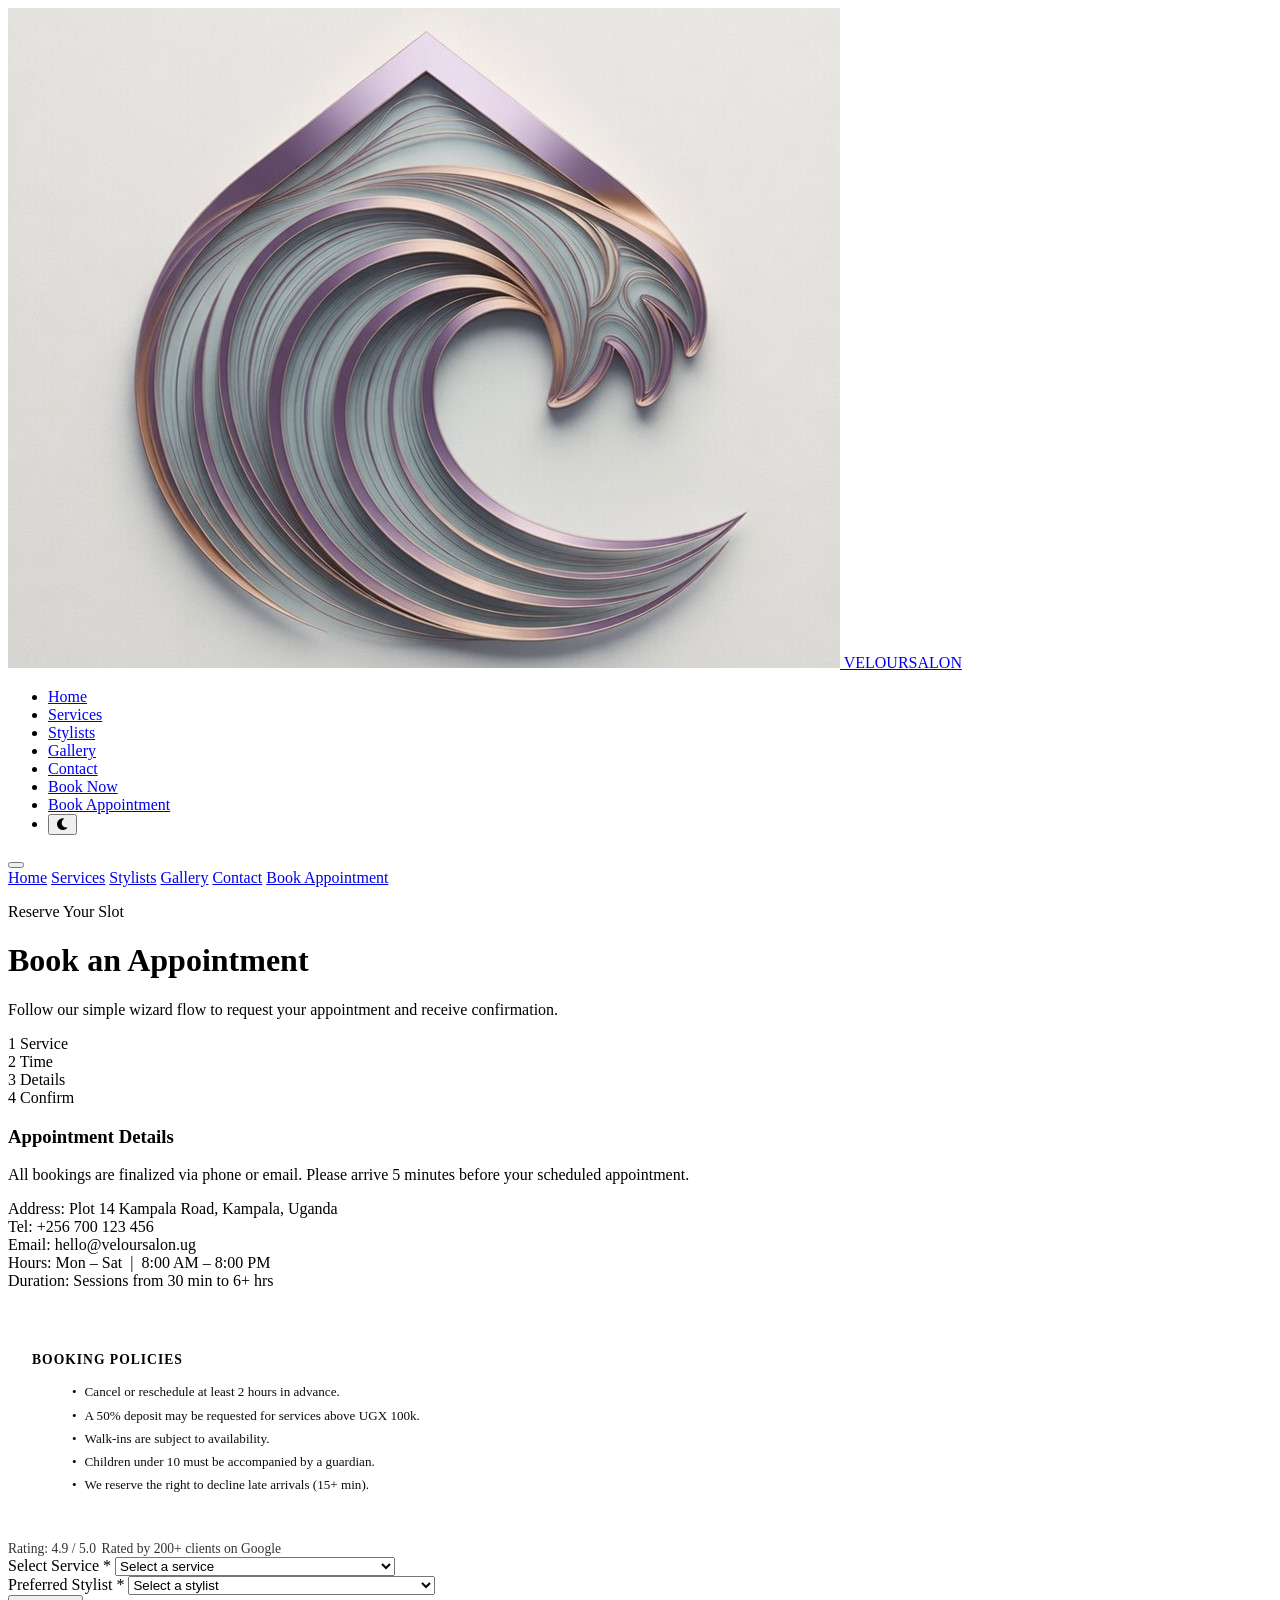
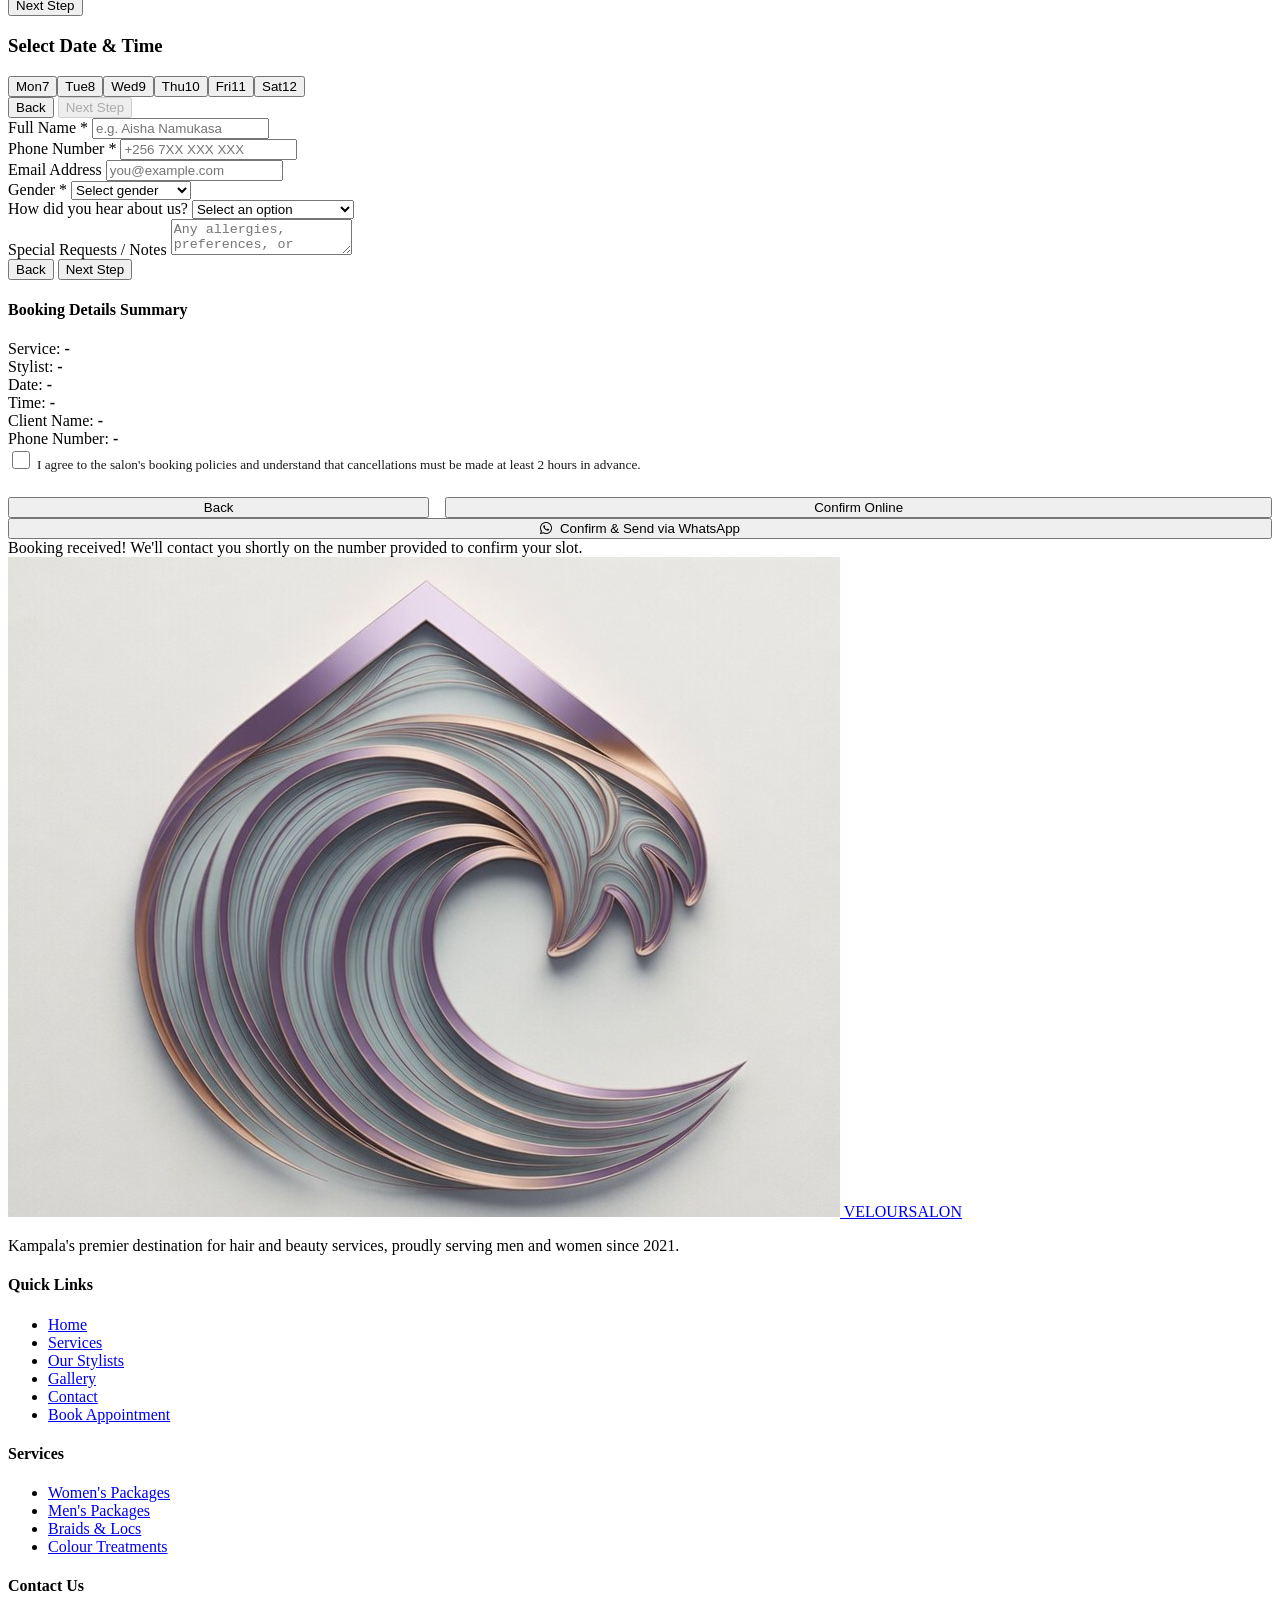
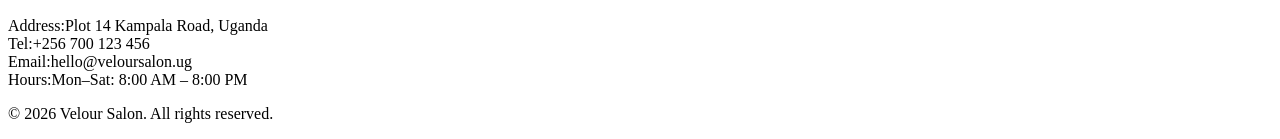
==== booking.html @ 908c8e6d "feat : added booking page" ====
<!DOCTYPE html>
<html lang="en">
<head>
  <meta charset="UTF-8" />
  <meta name="viewport" content="width=device-width, initial-scale=1.0" />
  <meta name="description" content="Book a hair or beauty appointment at Velour Salon Kampala. Choose your service, stylist, and preferred date and time." />
  <title>Book Appointment | Velour Salon</title>
  <link rel="stylesheet" href="style.css" />
  <!-- Font Awesome for Icons -->
  <link rel="stylesheet" href="https://cdnjs.cloudflare.com/ajax/libs/font-awesome/6.0.0/css/all.min.css" />
  <!-- Theme Switcher Script (Head inclusion prevents flash) -->
  <script src="theme.js"></script>
  <style>
    /* Extra booking-page styles */
    .policy-box {
      background: var(--stone);
      border: 1px solid var(--border-clr);
      border-radius: var(--radius-md);
      padding: 1.25rem 1.5rem;
      margin-top: 1.5rem;
    }
    .policy-box h4 {
      font-family: var(--font-body);
      font-size: 0.85rem;
      font-weight: 600;
      color: var(--accent-hover);
      margin-bottom: 0.6rem;
      text-transform: uppercase;
      letter-spacing: 1px;
    }
    .policy-box ul {
      display: flex;
      flex-direction: column;
      gap: 0.45rem;
    }
    .policy-box ul li {
      font-size: 0.82rem;
      color: var(--text-color);
      opacity: 0.95;
      display: flex;
      gap: 0.5rem;
      align-items: flex-start;
    }
    .policy-box ul li::before { content: '•'; color: var(--accent-color); }
    .rating-row {
      display: flex;
      align-items: center;
      gap: 0.35rem;
      margin-top: 0.75rem;
      font-size: 0.85rem;
      color: var(--text-color);
      opacity: 0.8;
    }
  </style>
</head>
<body>

  <!-- NAVBAR -->
  <nav class="navbar" role="navigation" aria-label="Main navigation">
    <div class="container nav-inner">
      <a href="index.html" class="nav-logo">
        <img src="assets/logo.jpeg" alt="Velour Salon Logo">
        VELOUR<span>SALON</span>
      </a>
      <ul class="nav-links">
        <li><a href="index.html" id="nav-home">Home</a></li>
        <li><a href="services.html" id="nav-services">Services</a></li>
        <li><a href="stylists.html" id="nav-stylists">Stylists</a></li>
        <li><a href="gallery.html" id="nav-gallery">Gallery</a></li>
        <li><a href="contact.html" id="nav-contact">Contact</a></li>
        <li><a href="booking.html" class="active" id="nav-booking">Book Now</a></li>
        <li><a href="booking.html" class="btn btn-primary nav-cta" id="nav-cta-btn">Book Appointment</a></li>

        <li>
          <button class="theme-toggle" id="theme-toggle" aria-label="Toggle Light/Dark Mode">
            <i class="fas fa-moon"></i>
          </button>
        </li>
      </ul>
      <button class="hamburger" id="hamburger-btn" aria-label="Open menu" aria-expanded="false">
        <span></span><span></span><span></span>
      </button>
    </div>
  </nav>

  <div class="mobile-nav" id="mobile-nav" aria-hidden="true">
    <a href="index.html">Home</a>
    <a href="services.html">Services</a>
    <a href="stylists.html">Stylists</a>
    <a href="gallery.html">Gallery</a>
    <a href="contact.html">Contact</a>
    <a href="booking.html" class="btn btn-primary" style="text-align:center;margin-top:0.5rem;">Book Appointment</a>
  </div>

  <!-- PAGE HEADER -->
  <header class="page-header" id="page-header">
    <div class="container">
      <p class="eyebrow">Reserve Your Slot</p>
      <h1>Book an Appointment</h1>
      <p>Follow our simple wizard flow to request your appointment and receive confirmation.</p>

      <!-- Steps Wizard Indicator -->
      <div class="booking-steps" id="booking-steps-bar" role="tablist" aria-label="Booking steps">
        <div class="step-indicator active" data-step="1" id="indicator-step-1">
          <span class="step-number">1</span>
          <span class="step-text">Service</span>
        </div>
        <div class="step-connector" id="connector-step-1"></div>
        <div class="step-indicator" data-step="2" id="indicator-step-2">
          <span class="step-number">2</span>
          <span class="step-text">Time</span>
        </div>
        <div class="step-connector" id="connector-step-2"></div>
        <div class="step-indicator" data-step="3" id="indicator-step-3">
          <span class="step-number">3</span>
          <span class="step-text">Details</span>
        </div>
        <div class="step-connector" id="connector-step-3"></div>
        <div class="step-indicator" data-step="4" id="indicator-step-4">
          <span class="step-number">4</span>
          <span class="step-text">Confirm</span>
        </div>
      </div>
    </div>
  </header>

  <!-- BOOKING SECTION -->
  <section class="section booking-section" id="booking-section" aria-labelledby="booking-form-title">
    <div class="container">
      <div class="booking-wrapper">

        <!-- LEFT: Info Panel -->
        <aside aria-label="Booking information">
          <h3 id="booking-form-title">Appointment Details</h3>
          <p>All bookings are finalized via phone or email. Please arrive 5 minutes before your scheduled appointment.</p>

          <div class="info-items" id="info-items">
            <div class="info-item">
              <span>Address:</span>
              <span>Plot 14 Kampala Road, Kampala, Uganda</span>
            </div>
            <div class="info-item">
              <span>Tel:</span>
              <span>+256 700 123 456</span>
            </div>
            <div class="info-item">
              <span>Email:</span>
              <span>hello@veloursalon.ug</span>
            </div>
            <div class="info-item">
              <span>Hours:</span>
              <span>Mon – Sat &nbsp;|&nbsp; 8:00 AM – 8:00 PM</span>
            </div>
            <div class="info-item">
              <span>Duration:</span>
              <span>Sessions from 30 min to 6+ hrs</span>
            </div>
          </div>

          <div class="policy-box" id="booking-policies">
            <h4>Booking Policies</h4>
            <ul>
              <li>Cancel or reschedule at least 2 hours in advance.</li>
              <li>A 50% deposit may be requested for services above UGX 100k.</li>
              <li>Walk-ins are subject to availability.</li>
              <li>Children under 10 must be accompanied by a guardian.</li>
              <li>We reserve the right to decline late arrivals (15+ min).</li>
            </ul>
          </div>

          <div class="rating-row" id="salon-rating">
            <span>Rating: 4.9 / 5.0</span>
            <span>Rated by 200+ clients on Google</span>
          </div>
        </aside>

        <!-- RIGHT: Booking Form -->
        <div class="booking-form-card" id="booking-form-card">
          <form id="booking-form" novalidate aria-labelledby="booking-form-title">
            
            <!-- STEP 1: SERVICE & STYLIST -->
            <div class="step-panel active" id="step-panel-1">
              <div class="form-grid">
                
                <!-- Service Category -->
                <div class="form-group form-col-2" id="group-category">
                  <label for="service-category">Select Service <span style="color:var(--accent-hover)">*</span></label>
                  <select id="service-category" name="service-category" required>
                    <option value="" disabled selected>Select a service</option>
                    <optgroup label="Hair &amp; Styling">
                      <option value="wash-blowout">Wash &amp; Blowout — UGX 45,000</option>
                      <option value="weave-install">Weave Installation — UGX 90,000</option>
                      <option value="classic-cut">Classic Haircut — UGX 30,000</option>
                      <option value="fade-cut">Fade &amp; Taper — UGX 35,000</option>
                    </optgroup>
                    <optgroup label="Color">
                      <option value="colour-highlights">Colour &amp; Highlights — UGX 120,000</option>
                      <option value="balayage">Balayage &amp; Ombré — UGX 160,000</option>
                      <option value="global-colour">Global Colour (Full Tint) — UGX 100,000</option>
                      <option value="root-touchup">Root Touch-Up — UGX 70,000</option>
                    </optgroup>
                    <optgroup label="Braids &amp; Locs">
                      <option value="box-braids">Box Braids — UGX 80,000</option>
                      <option value="knotless-braids">Knotless Braids — UGX 100,000</option>
                      <option value="cornrows">Cornrows / Tribal Braids — UGX 75,000</option>
                      <option value="dreadlock-install">Dreadlock Install — UGX 150,000</option>
                      <option value="loc-retwist">Loc Retwist — UGX 60,000</option>
                      <option value="sisterlocks">Sisterlocks — UGX 250,000</option>
                    </optgroup>
                    <optgroup label="Grooming">
                      <option value="beard-trim">Beard Trim &amp; Shape — UGX 20,000</option>
                      <option value="cut-beard-combo">Cut &amp; Beard Combo — UGX 45,000</option>
                    </optgroup>
                  </select>
                </div>

                <!-- Preferred Stylist -->
                <div class="form-group form-col-2" id="group-stylist">
                  <label for="stylist">Preferred Stylist <span style="color:var(--accent-hover)">*</span></label>
                  <select id="stylist" name="stylist" required>
                    <option value="" disabled selected>Select a stylist</option>
                    <option value="amara-nakato">Amara Nakato — Senior Stylist (Both)</option>
                    <option value="david-ssemakula">David Ssemakula — Master Barber (Men's)</option>
                    <option value="grace-atim">Grace Atim — Colour Specialist (Women's)</option>
                    <option value="brian-kato">Brian Kato — Barber &amp; Loctician (Both)</option>
                    <option value="sarah-nambi">Sarah Nambi — Braids &amp; Weaves Specialist</option>
                    <option value="james-okello">James Okello — Men's Stylist &amp; Barber</option>
                    <option value="patience-akello">Patience Akello — Head Stylist &amp; Salon Director</option>
                    <option value="moses-mugisha">Moses Mugisha — Senior Barber &amp; Loctician</option>
                    <option value="no-preference">No Preference (Next Available)</option>
                  </select>
                </div>

              </div>
              <div class="step-actions">
                <button type="button" class="btn btn-primary next-step-btn" data-next="2">Next Step</button>
              </div>
            </div>

            <!-- STEP 2: DATE & TIME -->
            <div class="step-panel" id="step-panel-2">
              <section class="calendar-section" id="booking-calendar">
                <h3 class="calendar-header">Select Date &amp; Time</h3>
                <div class="calendar-container" id="calendar-grid">
                  <!-- JS will populate date buttons -->
                </div>
                
                <div id="slots-wrapper" style="display:none;">
                  <h4 style="font-size:0.9rem; color:var(--text-color); margin-bottom:0.5rem; font-weight:600;">Available Slots</h4>
                  <div class="slots-container" id="time-slots">
                    <!-- JS will populate slot buttons -->
                  </div>
                </div>

                <!-- Hidden inputs to store date/time selection -->
                <input type="hidden" id="appt-date" name="appt-date" required>
                <input type="hidden" id="appt-time" name="appt-time" required>
              </section>

              <div class="step-actions">
                <button type="button" class="btn btn-ghost prev-step-btn" data-prev="1">Back</button>
                <button type="button" class="btn btn-primary next-step-btn" data-next="3" id="step2-next" disabled>Next Step</button>
              </div>
            </div>

            <!-- STEP 3: DETAILS -->
            <div class="step-panel" id="step-panel-3">
              <div class="form-grid">
                
                <!-- Full Name -->
                <div class="form-group" id="group-fullname">
                  <label for="fullname">Full Name <span style="color:var(--accent-hover)">*</span></label>
                  <input type="text" id="fullname" name="fullname" placeholder="e.g. Aisha Namukasa" required autocomplete="name">
                </div>

                <!-- Phone -->
                <div class="form-group" id="group-phone">
                  <label for="phone">Phone Number <span style="color:var(--accent-hover)">*</span></label>
                  <input type="tel" id="phone" name="phone" placeholder="+256 7XX XXX XXX" required autocomplete="tel">
                </div>

                <!-- Email -->
                <div class="form-group form-col-2" id="group-email">
                  <label for="email">Email Address</label>
                  <input type="email" id="email" name="email" placeholder="you@example.com" autocomplete="email">
                </div>

                <!-- Gender -->
                <div class="form-group" id="group-gender">
                  <label for="gender">Gender <span style="color:var(--accent-hover)">*</span></label>
                  <select id="gender" name="gender" required>
                    <option value="" disabled selected>Select gender</option>
                    <option value="female">Female</option>
                    <option value="male">Male</option>
                    <option value="prefer-not">Prefer not to say</option>
                  </select>
                </div>

                <!-- Referral -->
                <div class="form-group" id="group-referral">
                  <label for="referral">How did you hear about us?</label>
                  <select id="referral" name="referral">
                    <option value="" disabled selected>Select an option</option>
                    <option value="google">Google Search</option>
                    <option value="instagram">Instagram</option>
                    <option value="facebook">Facebook</option>
                    <option value="friend">Friend / Family Referral</option>
                    <option value="walk-in">Walk-in / Signage</option>
                    <option value="other">Other</option>
                  </select>
                </div>

                <!-- Special Requests -->
                <div class="form-group form-col-2" id="group-notes">
                  <label for="notes">Special Requests / Notes</label>
                  <textarea id="notes" name="notes" placeholder="Any allergies, preferences, or additional details..."></textarea>
                </div>

              </div>
              <div class="step-actions">
                <button type="button" class="btn btn-ghost prev-step-btn" data-prev="2">Back</button>
                <button type="button" class="btn btn-primary next-step-btn" data-next="4" id="step3-next">Next Step</button>
              </div>
            </div>

            <!-- STEP 4: REVIEW & CONFIRM -->
            <div class="step-panel" id="step-panel-4">
              <div class="booking-summary-card">
                <h4 class="summary-title">Booking Details Summary</h4>
                <div class="summary-details">
                  <div class="summary-row">
                    <span>Service:</span>
                    <strong id="summary-service">-</strong>
                  </div>
                  <div class="summary-row">
                    <span>Stylist:</span>
                    <strong id="summary-stylist">-</strong>
                  </div>
                  <div class="summary-row">
                    <span>Date:</span>
                    <strong id="summary-date">-</strong>
                  </div>
                  <div class="summary-row">
                    <span>Time:</span>
                    <strong id="summary-time">-</strong>
                  </div>
                  <div class="summary-row border-top">
                    <span>Client Name:</span>
                    <strong id="summary-name">-</strong>
                  </div>
                  <div class="summary-row">
                    <span>Phone Number:</span>
                    <strong id="summary-phone">-</strong>
                  </div>
                </div>
              </div>

              <!-- Terms -->
              <div class="form-group form-col-2" id="group-terms" style="flex-direction:row;align-items:center;gap:0.75rem;margin-bottom:1.5rem;">
                <input type="checkbox" id="terms" name="terms" required style="width:18px;height:18px;accent-color:var(--amber);flex-shrink:0;">
                <label for="terms" style="font-size:0.83rem;color:var(--text-color);opacity:0.9;cursor:pointer;">
                  I agree to the salon's booking policies and understand that cancellations must be made at least 2 hours in advance.
                </label>
              </div>

              <div class="step-actions" style="flex-direction:column; gap:1rem;">
                <div style="display:flex; gap:1rem; width:100%;">
                  <button type="button" class="btn btn-ghost prev-step-btn" style="flex:1;" data-prev="3">Back</button>
                  <button type="submit" class="btn btn-primary" style="flex:2;" id="submit-btn">Confirm Online</button>
                </div>
                <button type="button" class="btn btn-whatsapp" id="whatsapp-btn" style="width:100%; display:flex; align-items:center; justify-content:center; gap:0.5rem;">
                  <i class="fab fa-whatsapp"></i> Confirm &amp; Send via WhatsApp
                </button>
              </div>
            </div>

            <!-- Success Message -->
            <div class="success-msg" id="success-msg" role="alert" aria-live="polite">
              Booking received! We'll contact you shortly on the number provided to confirm your slot.
            </div>

          </form>
        </div>

      </div><!-- /booking-wrapper -->
    </div>
  </section>

  <!-- FOOTER -->
  <footer class="footer" id="main-footer">
    <div class="container">
      <div class="footer-grid">
        <div class="footer-brand">
          <a href="index.html" class="nav-logo">
            <img src="assets/logo.jpeg" alt="Velour Salon Logo">
            VELOUR<span>SALON</span>
          </a>
          <p>Kampala's premier destination for hair and beauty services, proudly serving men and women since 2021.</p>
        </div>
        <div class="footer-col">
          <h4>Quick Links</h4>
          <ul>
            <li><a href="index.html">Home</a></li>
            <li><a href="services.html">Services</a></li>
            <li><a href="stylists.html">Our Stylists</a></li>
            <li><a href="gallery.html">Gallery</a></li>
            <li><a href="contact.html">Contact</a></li>
            <li><a href="booking.html">Book Appointment</a></li>
          </ul>
        </div>
        <div class="footer-col">
          <h4>Services</h4>
          <ul>
            <li><a href="services.html">Women's Packages</a></li>
            <li><a href="services.html">Men's Packages</a></li>
            <li><a href="services.html">Braids &amp; Locs</a></li>
            <li><a href="services.html">Colour Treatments</a></li>
          </ul>
        </div>
        <div class="footer-col">
          <h4>Contact Us</h4>
          <div class="footer-contact-item"><span>Address:</span><span>Plot 14 Kampala Road, Uganda</span></div>
          <div class="footer-contact-item"><span>Tel:</span><span>+256 700 123 456</span></div>
          <div class="footer-contact-item"><span>Email:</span><span>hello@veloursalon.ug</span></div>
          <div class="footer-contact-item"><span>Hours:</span><span>Mon–Sat: 8:00 AM – 8:00 PM</span></div>
        </div>
      </div>
      <div class="footer-bottom">
        <p>&copy; 2026 Velour Salon. All rights reserved.</p>
      </div>
    </div>
  </footer>

  <script>
    // --- Select Elements ---
    const hamburger      = document.getElementById('hamburger-btn');
    const mobileNav      = document.getElementById('mobile-nav');
    const calendarGrid   = document.getElementById('calendar-grid');
    const slotsWrapper   = document.getElementById('slots-wrapper');
    const timeSlots      = document.getElementById('time-slots');
    const apptDateInput  = document.getElementById('appt-date');
    const apptTimeInput  = document.getElementById('appt-time');
    const stylistSelect  = document.getElementById('stylist');
    const step2NextBtn   = document.getElementById('step2-next');
    const submitBtn      = document.getElementById('submit-btn');
    const form           = document.getElementById('booking-form');
    const successMsg     = document.getElementById('success-msg');

    // --- Wizard step switcher ---
    let currentStep = 1;
    const totalSteps = 4;

    const stepPanels = document.querySelectorAll('.step-panel');
    const stepIndicators = document.querySelectorAll('.step-indicator');
    const stepConnectors = document.querySelectorAll('.step-connector');

    function goToStep(step) {
      if (step < 1 || step > totalSteps) return;
      
      // Update panels visibility
      stepPanels.forEach(panel => {
        panel.classList.remove('active');
        if (parseInt(panel.getAttribute('id').replace('step-panel-', '')) === step) {
          panel.classList.add('active');
        }
      });

      // Update indicators status
      stepIndicators.forEach(ind => {
        const indStep = parseInt(ind.getAttribute('data-step'));
        ind.classList.remove('active', 'completed');
        if (indStep === step) {
          ind.classList.add('active');
        } else if (indStep < step) {
          ind.classList.add('completed');
        }
      });

      // Update connectors status
      stepConnectors.forEach((conn, index) => {
        conn.classList.remove('completed');
        if (index < step - 1) {
          conn.classList.add('completed');
        }
      });

      currentStep = step;
    }

    // Next step validation and switching
    document.querySelectorAll('.next-step-btn').forEach(btn => {
      btn.addEventListener('click', () => {
        const targetStep = parseInt(btn.getAttribute('data-next'));
        
        // Step validation before advancing
        if (currentStep === 1) {
          const service = document.getElementById('service-category').value;
          const stylist = document.getElementById('stylist').value;
          if (!service || !stylist) {
            alert('Please select a service and preferred stylist to continue.');
            return;
          }
        } else if (currentStep === 2) {
          const date = apptDateInput.value;
          const time = apptTimeInput.value;
          if (!date || !time) {
            alert('Please select a date and time slot to continue.');
            return;
          }
        } else if (currentStep === 3) {
          const name = document.getElementById('fullname').value.trim();
          const phone = document.getElementById('phone').value.trim();
          const gender = document.getElementById('gender').value;
          if (!name || !phone || !gender) {
            alert('Please fill out all required fields (Name, Phone, and Gender).');
            return;
          }
          
          // Generate summary for Step 4
          updateSummary();
        }

        goToStep(targetStep);
      });
    });

    document.querySelectorAll('.prev-step-btn').forEach(btn => {
      btn.addEventListener('click', () => {
        const targetStep = parseInt(btn.getAttribute('data-prev'));
        goToStep(targetStep);
      });
    });

    function updateSummary() {
      const serviceSelect = document.getElementById('service-category');
      const serviceText = serviceSelect.options[serviceSelect.selectedIndex].text;
      
      const stylistSelect = document.getElementById('stylist');
      const stylistText = stylistSelect.options[stylistSelect.selectedIndex].text;

      const dateVal = apptDateInput.value;
      const timeVal = apptTimeInput.value;
      const nameVal = document.getElementById('fullname').value;
      const phoneVal = document.getElementById('phone').value;

      document.getElementById('summary-service').textContent = serviceText;
      document.getElementById('summary-stylist').textContent = stylistText;
      document.getElementById('summary-date').textContent = dateVal;
      document.getElementById('summary-time').textContent = timeVal;
      document.getElementById('summary-name').textContent = nameVal;
      document.getElementById('summary-phone').textContent = phoneVal;
    }

    // --- Mobile menu ---
    if (hamburger && mobileNav) {
      hamburger.addEventListener('click', () => {
        const isOpen = mobileNav.classList.toggle('open');
        hamburger.setAttribute('aria-expanded', isOpen);
        mobileNav.setAttribute('aria-hidden', !isOpen);
      });
      mobileNav.querySelectorAll('a').forEach(link => {
        link.addEventListener('click', () => {
          mobileNav.classList.remove('open');
          hamburger.setAttribute('aria-expanded', 'false');
        });
      });
    }

    // --- Interactive Calendar Logic ---
    const bookedAppointments = [
      { date: new Date().toISOString().split('T')[0], time: '10:00', stylist: 'amara-nakato' },
      { date: new Date().toISOString().split('T')[0], time: '14:00', stylist: 'amara-nakato' }
    ];

    function initCalendar() {
      if (!calendarGrid) return;
      calendarGrid.innerHTML = ''; // Clear fallback
      const days = ['Sun', 'Mon', 'Tue', 'Wed', 'Thu', 'Fri', 'Sat'];
      const today = new Date();
      
      for (let i = 0; i < 7; i++) {
        const date = new Date();
        date.setDate(today.getDate() + i);
        if (date.getDay() === 0) continue; // Skip Sundays

        const dateString = date.toISOString().split('T')[0];
        
        // Create accessible buttons instead of divs
        const dayCard = document.createElement('button');
        dayCard.type = 'button';
        dayCard.role = 'radio';
        dayCard.setAttribute('aria-checked', 'false');
        dayCard.className = 'calendar-day';
        dayCard.innerHTML = `<span class="day-name">${days[date.getDay()]}</span><span class="day-date">${date.getDate()}</span>`;
        
        dayCard.addEventListener('click', () => {
          document.querySelectorAll('.calendar-day').forEach(d => {
            d.classList.remove('active');
            d.setAttribute('aria-checked', 'false');
          });
          dayCard.classList.add('active');
          dayCard.setAttribute('aria-checked', 'true');
          apptDateInput.value = dateString;
          showTimeSlots(dateString);
          checkStep2NextState();
        });
        calendarGrid.appendChild(dayCard);
      }
    }

    function showTimeSlots(date) {
      if (!slotsWrapper || !timeSlots) return;
      slotsWrapper.style.display = 'block';
      timeSlots.innerHTML = '';
      const stylist = stylistSelect.value;
      const hours = ['08:00', '09:00', '10:00', '11:00', '12:00', '13:00', '14:00', '15:00', '16:00', '17:00', '18:00', '19:00'];
      
      hours.forEach(time => {
        const isBooked = bookedAppointments.some(app => app.date === date && app.time === time && app.stylist === stylist);
        
        const slot = document.createElement('button');
        slot.type = 'button';
        slot.role = 'radio';
        slot.setAttribute('aria-checked', 'false');
        slot.className = `time-slot ${isBooked ? 'booked' : 'available'}`;
        slot.textContent = time;
        
        if (isBooked) {
          slot.disabled = true;
          slot.setAttribute('aria-disabled', 'true');
        } else {
          slot.addEventListener('click', () => {
            document.querySelectorAll('.time-slot').forEach(s => {
              s.classList.remove('selected');
              s.setAttribute('aria-checked', 'false');
            });
            slot.classList.add('selected');
            slot.setAttribute('aria-checked', 'true');
            apptTimeInput.value = time;
            checkStep2NextState();
          });
        }
        timeSlots.appendChild(slot);
      });
      apptTimeInput.value = '';
      checkStep2NextState();
    }

    function checkStep2NextState() {
      if (!step2NextBtn) return;
      if (apptDateInput.value && apptTimeInput.value) {
        step2NextBtn.disabled = false;
      } else {
        step2NextBtn.disabled = true;
      }
    }

    if (stylistSelect) {
      stylistSelect.addEventListener('change', () => {
        if (apptDateInput.value) showTimeSlots(apptDateInput.value);
      });
    }

    initCalendar();

    // --- Pre-fill service & stylist from URL ---
    const params = new URLSearchParams(window.location.search);
    const serviceParam = params.get('service');
    if (serviceParam) {
      const select = document.getElementById('service-category');
      if (select) {
        const option = select.querySelector(`option[value="${serviceParam}"]`);
        if (option) { option.selected = true; }
      }
    }

    const stylistParam = params.get('stylist');
    if (stylistParam) {
      const select = document.getElementById('stylist');
      if (select) {
        const option = select.querySelector(`option[value="${stylistParam}"]`);
        if (option) { option.selected = true; }
      }
    }

    // --- Form submission ---
    if (form) {
      form.addEventListener('submit', (e) => {
        e.preventDefault();
        
        const termsChecked = document.getElementById('terms').checked;
        if (!termsChecked) {
          alert('You must agree to the booking policies to confirm.');
          return;
        }

        submitBtn.textContent = 'Submitting...';
        submitBtn.disabled = true;

        setTimeout(() => {
          bookedAppointments.push({
            date: apptDateInput.value,
            time: apptTimeInput.value,
            stylist: stylistSelect.value
          });

          successMsg.style.display = 'block';
          form.reset();
          
          document.querySelectorAll('.calendar-day').forEach(d => {
            d.classList.remove('active');
            d.setAttribute('aria-checked', 'false');
          });
          slotsWrapper.style.display = 'none';
          submitBtn.textContent = 'Confirm Online';
          submitBtn.disabled = false;
          successMsg.scrollIntoView({ behavior: 'smooth', block: 'nearest' });
          
          // Reset to step 1 after 3 seconds
          setTimeout(() => {
            goToStep(1);
            successMsg.style.display = 'none';
          }, 4000);

        }, 1200);
      });
    }

    // --- WhatsApp Action ---
    const whatsappBtn = document.getElementById('whatsapp-btn');
    if (whatsappBtn) {
      whatsappBtn.addEventListener('click', () => {
        const termsChecked = document.getElementById('terms').checked;
        if (!termsChecked) {
          alert('You must agree to the booking policies to confirm.');
          return;
        }

        const name = document.getElementById('fullname').value;
        const phone = document.getElementById('phone').value;
        const serviceSelect = document.getElementById('service-category');
        const service = serviceSelect.options[serviceSelect.selectedIndex].text;
        const stylistSelect = document.getElementById('stylist');
        const stylist = stylistSelect.options[stylistSelect.selectedIndex].text;
        const date = apptDateInput.value;
        const time = apptTimeInput.value;
        const notes = document.getElementById('notes').value;

        let message = `Hello Velour Salon,\n\nI would like to confirm my booking:\n`;
        message += `• Service: ${service}\n`;
        message += `• Stylist: ${stylist}\n`;
        message += `• Date: ${date}\n`;
        message += `• Time: ${time}\n`;
        message += `• Client Name: ${name}\n`;
        message += `• Client Phone: ${phone}\n`;
        if (notes.trim()) {
          message += `• Special Notes: ${notes}\n`;
        }
        
        const url = `https://wa.me/2567670245153?text=${encodeURIComponent(message)}`;
        window.open(url, '_blank');
      });
    }

  </script>

</body>
</html>
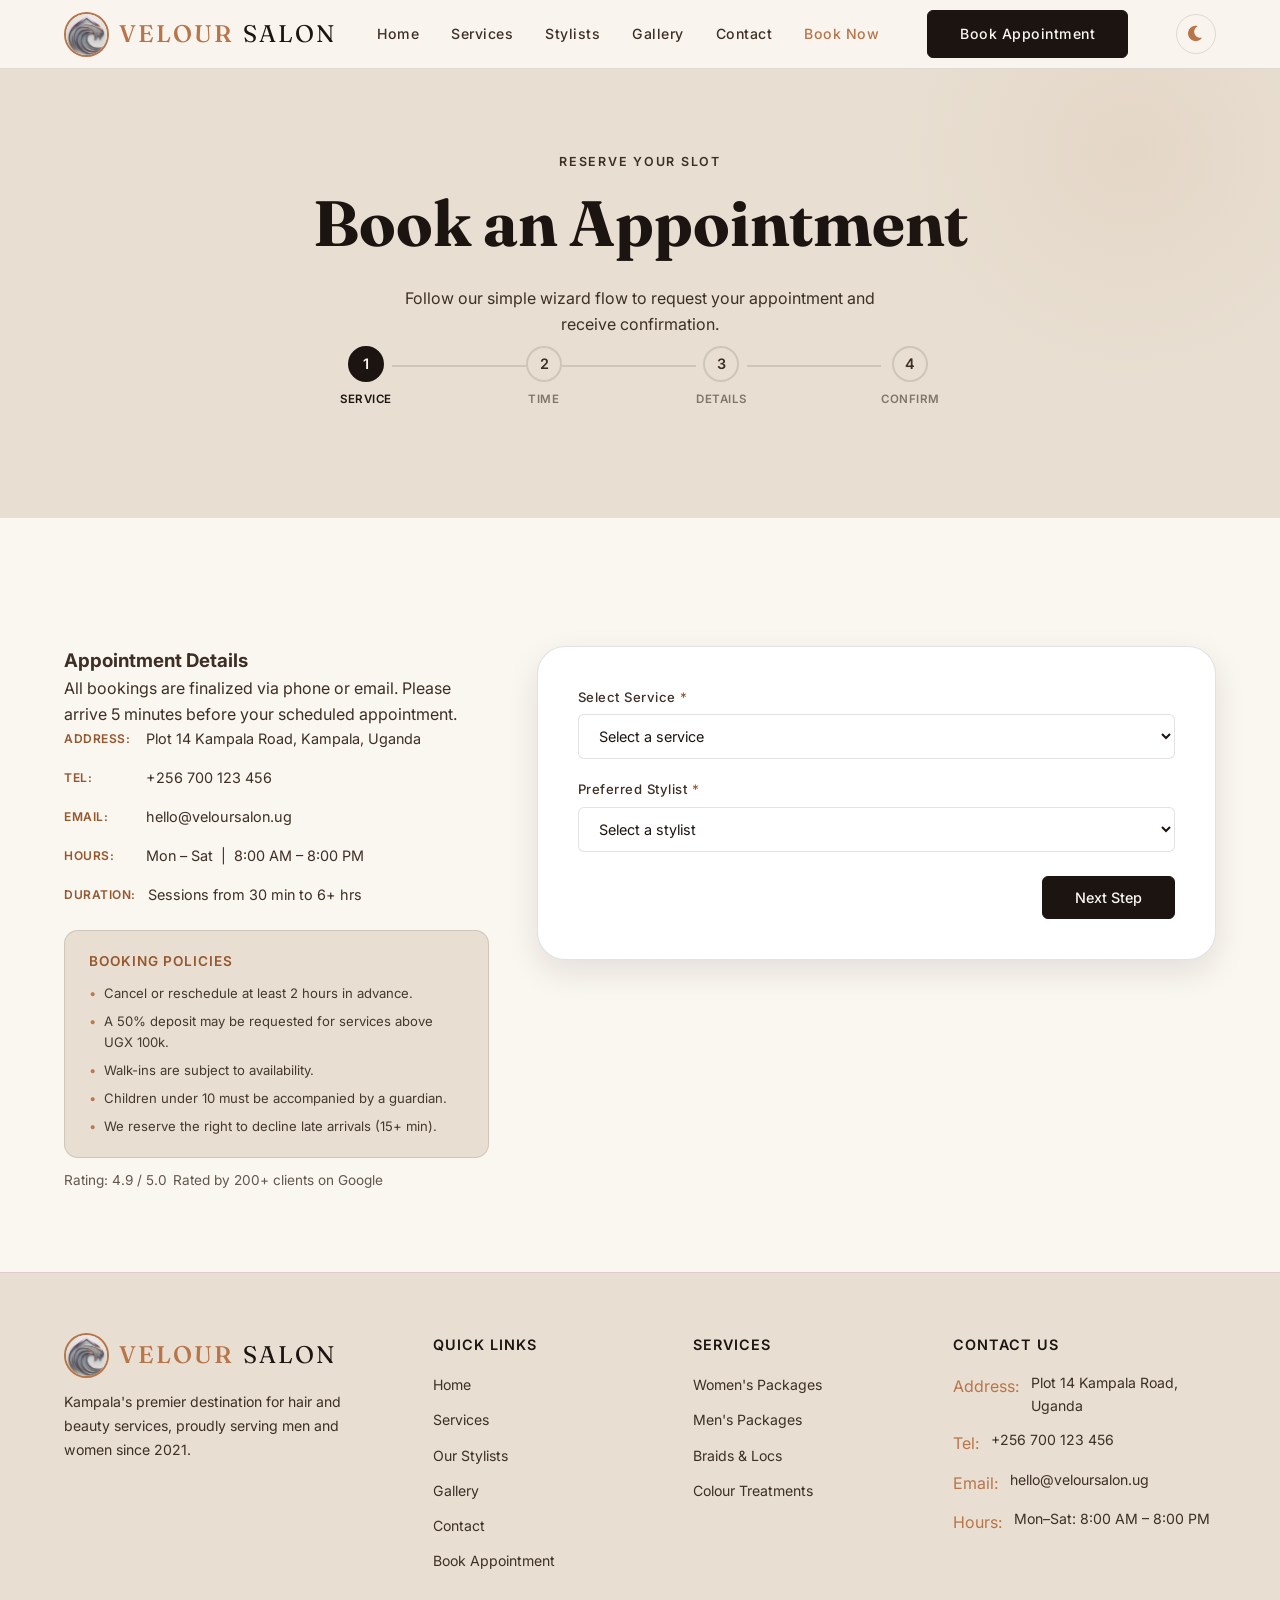
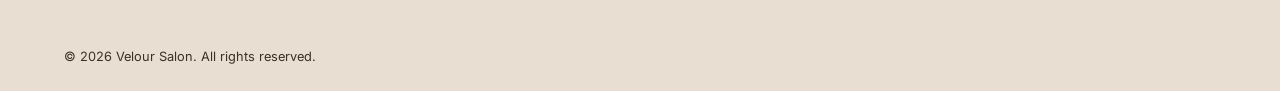
==== commit 0c2e5bed: "feat : updated the background cards" ====
--- a/booking.html
+++ b/booking.html
@@ -1,10 +1,18 @@
 <!DOCTYPE html>
 <html lang="en">
+
 <head>
   <meta charset="UTF-8" />
   <meta name="viewport" content="width=device-width, initial-scale=1.0" />
-  <meta name="description" content="Book a hair or beauty appointment at Velour Salon Kampala. Choose your service, stylist, and preferred date and time." />
+  <meta name="description"
+    content="Book a hair or beauty appointment at Velour Salon Kampala. Choose your service, stylist, and preferred date and time." />
   <title>Book Appointment | Velour Salon</title>
+
+  <link rel="preconnect" href="https://fonts.googleapis.com">
+  <link rel="preconnect" href="https://fonts.gstatic.com" crossorigin>
+  <link
+    href="https://fonts.googleapis.com/css2?family=Fraunces:ital,opsz,wght@0,9..144,400;0,9..144,500;1,9..144,400&family=Inter:wght@300;400;500;600;700&display=swap"
+    rel="stylesheet">
   <link rel="stylesheet" href="style.css" />
   <!-- Font Awesome for Icons -->
   <link rel="stylesheet" href="https://cdnjs.cloudflare.com/ajax/libs/font-awesome/6.0.0/css/all.min.css" />
@@ -13,12 +21,13 @@
   <style>
     /* Extra booking-page styles */
     .policy-box {
-      background: var(--stone);
+      background: var(--cta-bg);
       border: 1px solid var(--border-clr);
       border-radius: var(--radius-md);
       padding: 1.25rem 1.5rem;
       margin-top: 1.5rem;
     }
+
     .policy-box h4 {
       font-family: var(--font-body);
       font-size: 0.85rem;
@@ -28,11 +37,13 @@
       text-transform: uppercase;
       letter-spacing: 1px;
     }
+
     .policy-box ul {
       display: flex;
       flex-direction: column;
       gap: 0.45rem;
     }
+
     .policy-box ul li {
       font-size: 0.82rem;
       color: var(--text-color);
@@ -41,7 +52,12 @@
       gap: 0.5rem;
       align-items: flex-start;
     }
-    .policy-box ul li::before { content: '•'; color: var(--accent-color); }
+
+    .policy-box ul li::before {
+      content: '•';
+      color: var(--accent-color);
+    }
+
     .rating-row {
       display: flex;
       align-items: center;
@@ -53,13 +69,15 @@
     }
   </style>
 </head>
+
 <body>
 
   <!-- NAVBAR -->
   <nav class="navbar" role="navigation" aria-label="Main navigation">
     <div class="container nav-inner">
       <a href="index.html" class="nav-logo">
-        <img src="assets/logo.jpeg" alt="Velour Salon Logo">
+        <img src="assets/logo.jpeg" alt="Velour Salon Logo" width="45" height="45" alt="Velour Salon Logo"
+          loading="lazy">
         VELOUR<span>SALON</span>
       </a>
       <ul class="nav-links">
@@ -89,6 +107,10 @@
     <a href="stylists.html">Stylists</a>
     <a href="gallery.html">Gallery</a>
     <a href="contact.html">Contact</a>
+    <button class="theme-toggle" id="mobile-theme-toggle"
+      style="margin: 0.5rem auto 0; display: flex; gap: 0.5rem; justify-content: center; align-items: center; width: 100%; border: 1px solid var(--border-clr); padding: 0.75rem; border-radius: var(--radius-sm); background: transparent; color: var(--text-color); font-family: var(--font-body); font-size: 1rem; cursor: pointer;">
+      <i class="fas fa-moon"></i> Theme
+    </button>
     <a href="booking.html" class="btn btn-primary" style="text-align:center;margin-top:0.5rem;">Book Appointment</a>
   </div>
 
@@ -132,7 +154,8 @@
         <!-- LEFT: Info Panel -->
         <aside aria-label="Booking information">
           <h3 id="booking-form-title">Appointment Details</h3>
-          <p>All bookings are finalized via phone or email. Please arrive 5 minutes before your scheduled appointment.</p>
+          <p>All bookings are finalized via phone or email. Please arrive 5 minutes before your scheduled appointment.
+          </p>
 
           <div class="info-items" id="info-items">
             <div class="info-item">
@@ -177,11 +200,11 @@
         <!-- RIGHT: Booking Form -->
         <div class="booking-form-card" id="booking-form-card">
           <form id="booking-form" novalidate aria-labelledby="booking-form-title">
-            
+
             <!-- STEP 1: SERVICE & STYLIST -->
             <div class="step-panel active" id="step-panel-1">
               <div class="form-grid">
-                
+
                 <!-- Service Category -->
                 <div class="form-group form-col-2" id="group-category">
                   <label for="service-category">Select Service <span style="color:var(--accent-hover)">*</span></label>
@@ -244,9 +267,10 @@
                 <div class="calendar-container" id="calendar-grid">
                   <!-- JS will populate date buttons -->
                 </div>
-                
+
                 <div id="slots-wrapper" style="display:none;">
-                  <h4 style="font-size:0.9rem; color:var(--text-color); margin-bottom:0.5rem; font-weight:600;">Available Slots</h4>
+                  <h4 style="font-size:0.9rem; color:var(--text-color); margin-bottom:0.5rem; font-weight:600;">
+                    Available Slots</h4>
                   <div class="slots-container" id="time-slots">
                     <!-- JS will populate slot buttons -->
                   </div>
@@ -259,18 +283,20 @@
 
               <div class="step-actions">
                 <button type="button" class="btn btn-ghost prev-step-btn" data-prev="1">Back</button>
-                <button type="button" class="btn btn-primary next-step-btn" data-next="3" id="step2-next" disabled>Next Step</button>
+                <button type="button" class="btn btn-primary next-step-btn" data-next="3" id="step2-next" disabled>Next
+                  Step</button>
               </div>
             </div>
 
             <!-- STEP 3: DETAILS -->
             <div class="step-panel" id="step-panel-3">
               <div class="form-grid">
-                
+
                 <!-- Full Name -->
                 <div class="form-group" id="group-fullname">
                   <label for="fullname">Full Name <span style="color:var(--accent-hover)">*</span></label>
-                  <input type="text" id="fullname" name="fullname" placeholder="e.g. Aisha Namukasa" required autocomplete="name">
+                  <input type="text" id="fullname" name="fullname" placeholder="e.g. Aisha Namukasa" required
+                    autocomplete="name">
                 </div>
 
                 <!-- Phone -->
@@ -313,13 +339,15 @@
                 <!-- Special Requests -->
                 <div class="form-group form-col-2" id="group-notes">
                   <label for="notes">Special Requests / Notes</label>
-                  <textarea id="notes" name="notes" placeholder="Any allergies, preferences, or additional details..."></textarea>
+                  <textarea id="notes" name="notes"
+                    placeholder="Any allergies, preferences, or additional details..."></textarea>
                 </div>
 
               </div>
               <div class="step-actions">
                 <button type="button" class="btn btn-ghost prev-step-btn" data-prev="2">Back</button>
-                <button type="button" class="btn btn-primary next-step-btn" data-next="4" id="step3-next">Next Step</button>
+                <button type="button" class="btn btn-primary next-step-btn" data-next="4" id="step3-next">Next
+                  Step</button>
               </div>
             </div>
 
@@ -356,10 +384,13 @@
               </div>
 
               <!-- Terms -->
-              <div class="form-group form-col-2" id="group-terms" style="flex-direction:row;align-items:center;gap:0.75rem;margin-bottom:1.5rem;">
-                <input type="checkbox" id="terms" name="terms" required style="width:18px;height:18px;accent-color:var(--amber);flex-shrink:0;">
+              <div class="form-group form-col-2" id="group-terms"
+                style="flex-direction:row;align-items:center;gap:0.75rem;margin-bottom:1.5rem;">
+                <input type="checkbox" id="terms" name="terms" required
+                  style="width:18px;height:18px;accent-color:var(--amber);flex-shrink:0;">
                 <label for="terms" style="font-size:0.83rem;color:var(--text-color);opacity:0.9;cursor:pointer;">
-                  I agree to the salon's booking policies and understand that cancellations must be made at least 2 hours in advance.
+                  I agree to the salon's booking policies and understand that cancellations must be made at least 2
+                  hours in advance.
                 </label>
               </div>
 
@@ -368,7 +399,8 @@
                   <button type="button" class="btn btn-ghost prev-step-btn" style="flex:1;" data-prev="3">Back</button>
                   <button type="submit" class="btn btn-primary" style="flex:2;" id="submit-btn">Confirm Online</button>
                 </div>
-                <button type="button" class="btn btn-whatsapp" id="whatsapp-btn" style="width:100%; display:flex; align-items:center; justify-content:center; gap:0.5rem;">
+                <button type="button" class="btn btn-whatsapp" id="whatsapp-btn"
+                  style="width:100%; display:flex; align-items:center; justify-content:center; gap:0.5rem;">
                   <i class="fab fa-whatsapp"></i> Confirm &amp; Send via WhatsApp
                 </button>
               </div>
@@ -392,7 +424,8 @@
       <div class="footer-grid">
         <div class="footer-brand">
           <a href="index.html" class="nav-logo">
-            <img src="assets/logo.jpeg" alt="Velour Salon Logo">
+            <img src="assets/logo.jpeg" alt="Velour Salon Logo" width="45" height="45" alt="Velour Salon Logo"
+              loading="lazy">
             VELOUR<span>SALON</span>
           </a>
           <p>Kampala's premier destination for hair and beauty services, proudly serving men and women since 2021.</p>
@@ -433,18 +466,18 @@
 
   <script>
     // --- Select Elements ---
-    const hamburger      = document.getElementById('hamburger-btn');
-    const mobileNav      = document.getElementById('mobile-nav');
-    const calendarGrid   = document.getElementById('calendar-grid');
-    const slotsWrapper   = document.getElementById('slots-wrapper');
-    const timeSlots      = document.getElementById('time-slots');
-    const apptDateInput  = document.getElementById('appt-date');
-    const apptTimeInput  = document.getElementById('appt-time');
-    const stylistSelect  = document.getElementById('stylist');
-    const step2NextBtn   = document.getElementById('step2-next');
-    const submitBtn      = document.getElementById('submit-btn');
-    const form           = document.getElementById('booking-form');
-    const successMsg     = document.getElementById('success-msg');
+    const hamburger = document.getElementById('hamburger-btn');
+    const mobileNav = document.getElementById('mobile-nav');
+    const calendarGrid = document.getElementById('calendar-grid');
+    const slotsWrapper = document.getElementById('slots-wrapper');
+    const timeSlots = document.getElementById('time-slots');
+    const apptDateInput = document.getElementById('appt-date');
+    const apptTimeInput = document.getElementById('appt-time');
+    const stylistSelect = document.getElementById('stylist');
+    const step2NextBtn = document.getElementById('step2-next');
+    const submitBtn = document.getElementById('submit-btn');
+    const form = document.getElementById('booking-form');
+    const successMsg = document.getElementById('success-msg');
 
     // --- Wizard step switcher ---
     let currentStep = 1;
@@ -456,7 +489,7 @@
 
     function goToStep(step) {
       if (step < 1 || step > totalSteps) return;
-      
+
       // Update panels visibility
       stepPanels.forEach(panel => {
         panel.classList.remove('active');
@@ -491,7 +524,7 @@
     document.querySelectorAll('.next-step-btn').forEach(btn => {
       btn.addEventListener('click', () => {
         const targetStep = parseInt(btn.getAttribute('data-next'));
-        
+
         // Step validation before advancing
         if (currentStep === 1) {
           const service = document.getElementById('service-category').value;
@@ -515,7 +548,7 @@
             alert('Please fill out all required fields (Name, Phone, and Gender).');
             return;
           }
-          
+
           // Generate summary for Step 4
           updateSummary();
         }
@@ -534,7 +567,7 @@
     function updateSummary() {
       const serviceSelect = document.getElementById('service-category');
       const serviceText = serviceSelect.options[serviceSelect.selectedIndex].text;
-      
+
       const stylistSelect = document.getElementById('stylist');
       const stylistText = stylistSelect.options[stylistSelect.selectedIndex].text;
 
@@ -577,14 +610,14 @@
       calendarGrid.innerHTML = ''; // Clear fallback
       const days = ['Sun', 'Mon', 'Tue', 'Wed', 'Thu', 'Fri', 'Sat'];
       const today = new Date();
-      
+
       for (let i = 0; i < 7; i++) {
         const date = new Date();
         date.setDate(today.getDate() + i);
         if (date.getDay() === 0) continue; // Skip Sundays
 
         const dateString = date.toISOString().split('T')[0];
-        
+
         // Create accessible buttons instead of divs
         const dayCard = document.createElement('button');
         dayCard.type = 'button';
@@ -592,7 +625,7 @@
         dayCard.setAttribute('aria-checked', 'false');
         dayCard.className = 'calendar-day';
         dayCard.innerHTML = `<span class="day-name">${days[date.getDay()]}</span><span class="day-date">${date.getDate()}</span>`;
-        
+
         dayCard.addEventListener('click', () => {
           document.querySelectorAll('.calendar-day').forEach(d => {
             d.classList.remove('active');
@@ -614,17 +647,17 @@
       timeSlots.innerHTML = '';
       const stylist = stylistSelect.value;
       const hours = ['08:00', '09:00', '10:00', '11:00', '12:00', '13:00', '14:00', '15:00', '16:00', '17:00', '18:00', '19:00'];
-      
+
       hours.forEach(time => {
         const isBooked = bookedAppointments.some(app => app.date === date && app.time === time && app.stylist === stylist);
-        
+
         const slot = document.createElement('button');
         slot.type = 'button';
         slot.role = 'radio';
         slot.setAttribute('aria-checked', 'false');
         slot.className = `time-slot ${isBooked ? 'booked' : 'available'}`;
         slot.textContent = time;
-        
+
         if (isBooked) {
           slot.disabled = true;
           slot.setAttribute('aria-disabled', 'true');
@@ -687,7 +720,7 @@
     if (form) {
       form.addEventListener('submit', (e) => {
         e.preventDefault();
-        
+
         const termsChecked = document.getElementById('terms').checked;
         if (!termsChecked) {
           alert('You must agree to the booking policies to confirm.');
@@ -706,7 +739,7 @@
 
           successMsg.style.display = 'block';
           form.reset();
-          
+
           document.querySelectorAll('.calendar-day').forEach(d => {
             d.classList.remove('active');
             d.setAttribute('aria-checked', 'false');
@@ -715,7 +748,7 @@
           submitBtn.textContent = 'Confirm Online';
           submitBtn.disabled = false;
           successMsg.scrollIntoView({ behavior: 'smooth', block: 'nearest' });
-          
+
           // Reset to step 1 after 3 seconds
           setTimeout(() => {
             goToStep(1);
@@ -756,8 +789,8 @@
         if (notes.trim()) {
           message += `• Special Notes: ${notes}\n`;
         }
-        
-        const url = `https://wa.me/2567670245153?text=${encodeURIComponent(message)}`;
+
+        const url = `https://wa.me/256767024153?text=${encodeURIComponent(message)}`;
         window.open(url, '_blank');
       });
     }
@@ -765,4 +798,5 @@
   </script>
 
 </body>
-</html>
+
+</html>
--- a/style.css
+++ b/style.css
@@ -0,0 +1,1247 @@
+/* Velour Salon — Global Styles */
+
+/* --- Google Fonts --- */
+@import url('https://fonts.googleapis.com/css2?family=Fraunces:ital,opsz,wght@0,9..144,400;0,9..144,500;1,9..144,400&family=Inter:wght@300;400;500;600;700&display=swap');
+
+/* --- CSS Custom Properties --- */
+:root {
+  /* Design Tokens - Velour Salon */
+  --ink: #1C1410;
+  --umber: #3D2F26;
+  --ivory: #FAF6F0;
+  --stone: #E8DFD2;
+  --amber: #B8754A;
+  --amber-deep: #96572F;
+  --line: rgba(28, 20, 16, 0.12);
+  --white: #ffffff;
+
+  --font-display: 'Fraunces', Georgia, serif;
+  --font-body: 'Inter', -apple-system, BlinkMacSystemFont, sans-serif;
+
+  --radius-sm: 6px;
+  --radius-md: 14px;
+  --radius-lg: 28px;
+
+  --shadow-sm: 0 2px 8px rgba(28, 20, 16, 0.06);
+  --shadow-md: 0 12px 32px rgba(28, 20, 16, 0.10);
+
+  --ease: cubic-bezier(0.22, 1, 0.36, 1);
+
+  /* Semantic Variables - Light Mode (Default) */
+  --bg-color: var(--ivory);
+  --text-color: var(--umber);
+  --text-title: var(--ink);
+  --accent-color: var(--amber);
+  --accent-hover: var(--amber-deep);
+  --card-bg: var(--white);
+  --nav-bg: rgba(250, 246, 240, 0.95);
+  --border-clr: var(--line);
+  --muted-clr: var(--umber);
+  
+  --radius: var(--radius-md);
+  --shadow: var(--shadow-md);
+  --transition: 0.3s var(--ease);
+  --font-head: var(--font-display);
+  --font-body-custom: var(--font-body);
+  --max-w: 1180px;
+
+  --hero-bg: var(--ivory);
+  --footer-bg: var(--stone);
+  --header-bg: var(--stone);
+  --cta-bg: var(--stone);
+
+  --clr-white: var(--ink);
+  --clr-card: var(--white);
+  --clr-muted: var(--umber);
+  --clr-purple: var(--amber);
+  --clr-purple-lt: var(--amber-deep);
+}
+
+[data-theme="dark"] {
+  /* Semantic Variables - Dark Mode (Warm Editorial) */
+  --bg-color: var(--ink);
+  --text-color: var(--stone);
+  --text-title: var(--ivory);
+  --accent-color: var(--amber);
+  --accent-hover: var(--amber-deep);
+  --card-bg: var(--umber);
+  --nav-bg: rgba(28, 20, 16, 0.95);
+  --border-clr: rgba(250, 246, 240, 0.12);
+  --muted-clr: var(--stone);
+  --shadow: 0 12px 32px rgba(0, 0, 0, 0.3);
+
+  --hero-bg: var(--ink);
+  --footer-bg: var(--umber);
+  --header-bg: var(--umber);
+  --cta-bg: var(--umber);
+
+  --clr-white: var(--ivory);
+  --clr-card: var(--umber);
+  --clr-muted: var(--stone);
+  --clr-purple: var(--amber);
+  --clr-purple-lt: var(--amber-deep);
+}
+
+/* --- Reset --- */
+*, *::before, *::after { box-sizing: border-box; margin: 0; padding: 0; }
+html { scroll-behavior: smooth; }
+body {
+  font-family: var(--font-body);
+  background: var(--bg-color);
+  color: var(--text-color);
+  line-height: 1.6;
+  font-size: 16px;
+  transition: background-color var(--transition), color var(--transition);
+}
+img { max-width: 100%; display: block; }
+a  { text-decoration: none; color: inherit; }
+ul { list-style: none; }
+
+/* --- Utility Classes --- */
+.container  { width: 90%; max-width: var(--max-w); margin: 0 auto; }
+.section    { padding: 80px 0; }
+.section-sm { padding: 50px 0; }
+.text-purple  { color: var(--accent-color); }
+.text-center{ text-align: center; }
+.mt-1 { margin-top: 0.5rem; }
+.mt-2 { margin-top: 1rem;   }
+.mt-3 { margin-top: 1.5rem; }
+.mt-4 { margin-top: 2rem;   }
+
+.eyebrow {
+  font-family: var(--font-body);
+  font-weight: 600;
+  font-size: 0.78rem;
+  letter-spacing: 0.14em;
+  text-transform: uppercase;
+  color: var(--accent-hover);
+  margin-bottom: 0.5rem;
+}
+.section-label {
+  font-family: var(--font-body);
+  font-weight: 600;
+  font-size: 0.78rem;
+  letter-spacing: 0.14em;
+  text-transform: uppercase;
+  color: var(--accent-hover);
+  margin-bottom: 0.5rem;
+}
+.section-title {
+  font-family: var(--font-display);
+  font-size: clamp(2.2rem, 5vw, 3.2rem);
+  font-weight: 500;
+  line-height: 1.2;
+  color: var(--text-title);
+  margin-bottom: 0.5rem;
+}
+.section-sub, .section-lede {
+  font-family: var(--font-body);
+  color: var(--text-color);
+  opacity: 0.85;
+  font-size: clamp(0.95rem, 2vw, 1.1rem);
+  max-width: 50ch;
+  margin: 0.75rem auto 2.5rem;
+  line-height: 1.6;
+}
+
+/* --- Buttons --- */
+.btn {
+  display: inline-block;
+  padding: 0.75rem 2rem;
+  border-radius: var(--radius-sm);
+  font-family: var(--font-body);
+  font-size: 0.9rem;
+  font-weight: 500;
+  cursor: pointer;
+  transition: all var(--transition);
+  border: none;
+  text-align: center;
+}
+.btn-primary {
+  background: var(--ink);
+  color: var(--ivory);
+  border: 1px solid var(--ink);
+}
+.btn-primary:hover {
+  background: var(--amber-deep);
+  border-color: var(--amber-deep);
+  color: var(--ivory);
+}
+.btn-ghost {
+  background: transparent;
+  border: 1px solid var(--border-clr);
+  color: var(--text-color);
+}
+.btn-ghost:hover {
+  background: rgba(28, 20, 16, 0.05);
+  border-color: var(--text-title);
+  color: var(--text-title);
+}
+[data-theme="dark"] .btn-ghost:hover {
+  background: rgba(250, 246, 240, 0.05);
+}
+.btn-whatsapp {
+  background: #25D366;
+  color: #ffffff;
+  border: 1px solid #25D366;
+}
+.btn-whatsapp:hover {
+  background: #128C7E;
+  border-color: #128C7E;
+}
+/* Keep legacy class styling */
+.btn-purple {
+  background: var(--ink);
+  color: var(--ivory);
+  border: 1px solid var(--ink);
+}
+.btn-purple:hover {
+  background: var(--amber-deep);
+  border-color: var(--amber-deep);
+  color: var(--ivory);
+  transform: translateY(-2px);
+}
+.btn-outline {
+  background: transparent;
+  border: 1px solid var(--border-clr);
+  color: var(--text-color);
+}
+.btn-outline:hover {
+  background: rgba(28, 20, 16, 0.05);
+  border-color: var(--text-title);
+  color: var(--text-title);
+  transform: translateY(-2px);
+}
+
+/* NAVBAR */
+.navbar {
+  position: fixed;
+  top: 0; left: 0; right: 0;
+  z-index: 1000;
+  background: var(--nav-bg);
+  backdrop-filter: blur(12px);
+  border-bottom: 1px solid var(--border-clr);
+  transition: var(--transition);
+}
+.nav-inner {
+  display: flex;
+  align-items: center;
+  justify-content: space-between;
+  height: 68px;
+}
+.nav-logo {
+  display: flex;
+  align-items: center;
+  gap: 10px;
+  font-family: var(--font-display);
+  font-size: 1.5rem;
+  font-weight: 500;
+  letter-spacing: 2px;
+  color: var(--accent-color);
+  text-decoration: none;
+}
+.nav-logo img {
+  height: 45px;
+  width: 45px;
+  object-fit: cover;
+  border-radius: 50%;
+  border: 2px solid var(--accent-color);
+}
+.nav-logo span {
+  color: var(--text-title);
+  font-weight: 400;
+}
+.theme-toggle {
+  background: none;
+  border: 1px solid var(--border-clr);
+  color: var(--accent-color);
+  width: 40px;
+  height: 40px;
+  border-radius: 50%;
+  display: flex;
+  align-items: center;
+  justify-content: center;
+  cursor: pointer;
+  transition: all var(--transition);
+  margin-left: 1rem;
+  font-size: 1.1rem;
+}
+.theme-toggle:hover {
+  background: var(--ink);
+  color: var(--ivory);
+  border-color: var(--ink);
+  transform: rotate(15deg);
+}
+[data-theme="dark"] .theme-toggle:hover {
+  background: var(--ivory);
+  color: var(--ink);
+  border-color: var(--ivory);
+}
+.nav-links {
+  display: none;
+  gap: 2rem;
+  align-items: center;
+}
+.nav-links a {
+  font-size: 0.88rem;
+  font-weight: 500;
+  color: var(--muted-clr);
+  letter-spacing: 0.5px;
+  transition: color var(--transition);
+}
+.nav-links a:hover, .nav-links a.active { color: var(--accent-color); }
+.nav-links a.btn { color: var(--ivory); }
+.nav-cta { margin-left: 1rem; }
+.hamburger {
+  display: flex;
+  flex-direction: column;
+  gap: 5px;
+  cursor: pointer;
+  padding: 4px;
+  background: none;
+  border: none;
+}
+.hamburger span {
+  display: block;
+  width: 24px;
+  height: 2px;
+  background: var(--accent-color);
+  transition: var(--transition);
+}
+/* Mobile Nav */
+.mobile-nav {
+  display: none;
+  position: fixed;
+  top: 68px; left: 0; right: 0;
+  background: var(--bg-color);
+  border-top: 1px solid var(--border-clr);
+  padding: 1.5rem 2rem;
+  z-index: 999;
+  flex-direction: column;
+  gap: 1rem;
+}
+.mobile-nav.open { display: flex; }
+.mobile-nav a {
+  color: var(--muted-clr);
+  font-size: 1rem;
+  padding: 0.5rem 0;
+  border-bottom: 1px solid rgba(255,255,255,0.05);
+  transition: color var(--transition);
+}
+.mobile-nav a:hover { color: var(--accent-color); }
+.mobile-nav a.btn { color: var(--ivory); }
+
+/* HERO SECTION */
+.hero {
+  min-height: 90vh;
+  display: flex;
+  align-items: center;
+  position: relative;
+  overflow: hidden;
+  padding: 120px 0 60px;
+  background: var(--hero-bg);
+}
+.hero-grid {
+  display: grid;
+  grid-template-columns: 1fr;
+  gap: 3rem;
+  align-items: center;
+}
+@media (min-width: 920px) {
+  .hero-grid {
+    grid-template-columns: 1.05fr 0.95fr;
+  }
+}
+.hero-content {
+  position: relative;
+  z-index: 1;
+}
+.hero h1 {
+  font-family: var(--font-display);
+  font-size: clamp(2.8rem, 5vw, 4.5rem);
+  font-weight: 500;
+  line-height: 1.1;
+  color: var(--text-title);
+  margin-bottom: 1.25rem;
+}
+.hero h1 em {
+  font-style: italic;
+  font-family: var(--font-display);
+  color: var(--accent-hover);
+}
+.hero p {
+  font-family: var(--font-body);
+  font-size: 1.05rem;
+  color: var(--text-color);
+  opacity: 0.85;
+  max-width: 48ch;
+  margin-bottom: 2.5rem;
+  line-height: 1.8;
+}
+.hero-actions { display: flex; gap: 1rem; flex-wrap: wrap; }
+.hero-stats {
+  margin-top: 3rem;
+  display: flex;
+  gap: 2.5rem;
+  flex-wrap: wrap;
+  border-top: 1px solid var(--border-clr);
+  padding-top: 1.5rem;
+}
+.stat-item { text-align: left; }
+.stat-num {
+  font-family: var(--font-display);
+  font-size: 1.8rem;
+  font-weight: 500;
+  color: var(--text-title);
+  display: block;
+}
+.stat-label { font-size: 0.75rem; color: var(--text-color); opacity: 0.7; letter-spacing: 1px; text-transform: uppercase; }
+
+/* Hero Image Panel */
+.hero-image-panel {
+  position: relative;
+  display: flex;
+  justify-content: center;
+  align-items: center;
+  width: 100%;
+}
+.hero-image-bg-offset {
+  position: absolute;
+  top: 15px;
+  left: 15px;
+  width: 100%;
+  height: 100%;
+  background: var(--stone);
+  border-radius: 4px 140px 4px 140px;
+  z-index: 1;
+}
+.hero-img {
+  width: 100%;
+  max-width: 450px;
+  height: 480px;
+  object-fit: cover;
+  border-radius: 4px 140px 4px 140px;
+  z-index: 2;
+  box-shadow: var(--shadow-md);
+}
+@media (max-width: 920px) {
+  .hero-img {
+    height: 380px;
+  }
+}
+
+/* FEATURES */
+.features-grid {
+  display: grid;
+  grid-template-columns: 1fr;
+  gap: 1.5rem;
+  margin-top: 3rem;
+}
+.feature-card {
+  background: var(--card-bg);
+  border: 1px solid rgba(177,151,196,0.1);
+  border-radius: var(--radius);
+  padding: 2rem;
+  transition: var(--transition);
+  position: relative;
+  overflow: hidden;
+}
+.feature-card:hover {
+  border-color: rgba(177,151,196,0.4);
+  transform: translateY(-4px);
+  box-shadow: var(--shadow);
+}
+.feature-icon {
+  font-family: var(--font-head);
+  font-size: 2rem;
+  font-weight: 700;
+  color: var(--accent-color);
+  margin-bottom: 1rem;
+  display: block;
+  letter-spacing: 1px;
+}
+.feature-card h3 {
+  font-family: var(--font-head);
+  font-size: 1.4rem;
+  color: var(--clr-white);
+  margin-bottom: 0.5rem;
+}
+.feature-card p { color: var(--muted-clr); font-size: 0.9rem; }
+
+/*  SERVICES  */
+.services-preview {
+  background: var(--bg-color);
+}
+.services-tabs {
+  display: flex;
+  gap: 1rem;
+  margin: 2rem 0;
+  border-bottom: 1px solid rgba(255,255,255,0.08);
+  padding-bottom: 0;
+  flex-wrap: wrap;
+}
+.tab-btn {
+  background: none;
+  border: none;
+  color: var(--muted-clr);
+  font-family: var(--font-body);
+  font-size: 0.9rem;
+  font-weight: 500;
+  padding: 0.6rem 1.5rem;
+  cursor: pointer;
+  border-bottom: 2px solid transparent;
+  margin-bottom: -1px;
+  transition: var(--transition);
+}
+.tab-btn.active, .tab-btn:hover {
+  color: var(--accent-color);
+  border-bottom-color: var(--accent-color);
+}
+.tab-panel { display: none; }
+.tab-panel.active { display: block; }
+/* Service Row List Pattern */
+.service-category-section {
+  margin-bottom: 4rem;
+}
+.service-category {
+  font-family: var(--font-body);
+  font-weight: 600;
+  font-size: 0.8rem;
+  letter-spacing: 0.12em;
+  text-transform: uppercase;
+  color: var(--amber-deep);
+  border-bottom: 1px solid var(--line);
+  padding-bottom: 0.75rem;
+  margin-bottom: 1rem;
+}
+.service-list {
+  display: flex;
+  flex-direction: column;
+}
+.service-row {
+  display: flex;
+  justify-content: space-between;
+  align-items: center;
+  padding: 1.5rem 0;
+  border-bottom: 1px solid var(--line);
+  transition: all var(--transition);
+}
+.service-row:last-child {
+  border-bottom: none;
+}
+.service-row:hover {
+  background: rgba(28, 20, 16, 0.02);
+  padding-left: 0.5rem;
+  padding-right: 0.5rem;
+}
+[data-theme="dark"] .service-row:hover {
+  background: rgba(250, 246, 240, 0.02);
+}
+.service-details {
+  flex: 1;
+  padding-right: 2rem;
+  text-align: left;
+}
+.service-name {
+  font-family: var(--font-display);
+  font-size: 1.25rem;
+  font-weight: 500;
+  color: var(--text-title);
+  margin-bottom: 0.25rem;
+}
+.service-desc {
+  font-family: var(--font-body);
+  font-size: 0.9rem;
+  color: var(--text-color);
+  opacity: 0.8;
+  margin-bottom: 0;
+}
+.service-meta {
+  display: flex;
+  align-items: center;
+  gap: 1.5rem;
+  text-align: right;
+}
+.service-time {
+  font-family: var(--font-body);
+  font-size: 0.85rem;
+  color: var(--text-color);
+  opacity: 0.7;
+}
+.service-price {
+  font-family: var(--font-display);
+  font-size: 1.15rem;
+  font-weight: 500;
+  color: var(--amber-deep);
+  white-space: nowrap;
+}
+.service-book-link {
+  font-family: var(--font-body);
+  font-size: 0.85rem;
+  font-weight: 600;
+  color: var(--text-title);
+  text-transform: uppercase;
+  letter-spacing: 0.05em;
+  border-bottom: 1px solid var(--text-title);
+  transition: all var(--transition);
+}
+.service-book-link:hover {
+  color: var(--accent-color);
+  border-color: var(--accent-color);
+}
+
+/* Fallbacks for  cards */
+.cards-grid {
+  display: grid;
+  grid-template-columns: 1fr;
+  gap: 1.25rem;
+  margin-top: 1.5rem;
+}
+.service-card {
+  background: var(--card-bg);
+  border: 1px solid var(--border-clr);
+  border-radius: var(--radius-md);
+  padding: 1.5rem;
+  display: flex;
+  align-items: center;
+  justify-content: space-between;
+  transition: var(--transition);
+}
+.service-info {
+  text-align: left;
+}
+.service-info h4 {
+  font-family: var(--font-display);
+  font-weight: 500;
+  color: var(--text-title);
+}
+.service-info p {
+  color: var(--text-color);
+  opacity: 0.85;
+}
+
+/* STYLISTS SECTION */
+.stylist-grid {
+  display: grid;
+  grid-template-columns: 1fr;
+  gap: 1.5rem;
+  margin-top: 3rem;
+}
+.stylist-card, .stylist-full-card {
+  background: var(--card-bg);
+  border: 1px solid var(--border-clr);
+  border-radius: var(--radius-md);
+  overflow: hidden;
+  display: flex;
+  flex-direction: column;
+  transition: border-color var(--transition); /* No translate or shadow change */
+}
+.stylist-card:hover, .stylist-full-card:hover {
+  border-color: var(--accent-color);
+}
+.stylist-avatar, .stylist-placeholder {
+  width: 100%;
+  aspect-ratio: 3 / 4; /* 3:4 portrait aspect ratio */
+  overflow: hidden;
+  position: relative;
+  background: var(--stone);
+}
+.stylist-avatar img, .stylist-placeholder img, .stylist-img {
+  width: 100%;
+  height: 100%;
+  object-fit: cover;
+  transition: transform var(--transition);
+}
+.stylist-card:hover img, .stylist-full-card:hover img, .stylist-card:hover .stylist-img, .stylist-full-card:hover .stylist-img {
+  transform: scale(1.04);
+}
+.stylist-info {
+  padding: 1.5rem;
+  text-align: center;
+  display: flex;
+  flex-direction: column;
+  flex: 1;
+}
+.stylist-info h3 {
+  font-family: var(--font-display);
+  font-size: 1.35rem;
+  font-weight: 500;
+  color: var(--text-title);
+  margin-bottom: 0.25rem;
+}
+.stylist-role {
+  color: var(--accent-hover);
+  font-family: var(--font-body);
+  font-weight: 600;
+  font-size: 0.78rem;
+  letter-spacing: 0.12em;
+  text-transform: uppercase;
+  margin-bottom: 0.75rem;
+}
+.stylist-bio {
+  font-family: var(--font-body);
+  color: var(--text-color);
+  font-size: 0.88rem;
+  line-height: 1.6;
+  margin-bottom: 1.25rem;
+  flex-grow: 1;
+}
+.stylist-tags { display: flex; gap: 0.4rem; flex-wrap: wrap; justify-content: center; }
+.stylist-tag {
+  font-family: var(--font-body);
+  color: var(--accent-hover);
+  font-size: 0.72rem;
+  font-weight: 500;
+  opacity: 0.9;
+}
+
+/* BOOKING FORM  */
+.booking-section { background: var(--bg-color); }
+.booking-wrapper {
+  display: grid;
+  grid-template-columns: 1fr;
+  gap: 3rem;
+  align-items: start;
+  margin-top: 3rem;
+}
+.booking-info h3 {
+  font-family: var(--font-display);
+  font-size: 1.8rem;
+  font-weight: 500;
+  color: var(--text-title);
+  margin-bottom: 1rem;
+}
+.booking-info p { color: var(--text-color); opacity: 0.85; font-size: 0.9rem; margin-bottom: 1.5rem; }
+.info-items { display: flex; flex-direction: column; gap: 1rem; }
+.info-item { display: flex; align-items: center; gap: 0.75rem; color: var(--text-color); font-size: 0.9rem; }
+.info-item span:first-child {
+  font-size: 0.75rem;
+  font-weight: 600;
+  color: var(--accent-hover);
+  text-transform: uppercase;
+  letter-spacing: 0.5px;
+  min-width: 70px;
+  flex-shrink: 0;
+}
+.booking-form-card {
+  background: var(--card-bg);
+  border: 1px solid var(--border-clr);
+  border-radius: var(--radius-lg);
+  padding: 2.5rem;
+  box-shadow: var(--shadow-md);
+}
+.form-grid {
+  display: grid;
+  grid-template-columns: 1fr;
+  gap: 1.25rem;
+}
+.form-group { display: flex; flex-direction: column; gap: 0.4rem; text-align: left; }
+.form-group label {
+  font-size: 0.82rem;
+  font-weight: 500;
+  color: var(--text-color);
+  letter-spacing: 0.5px;
+}
+.form-group input,
+.form-group select,
+.form-group textarea {
+  background: var(--card-bg);
+  border: 1px solid var(--border-clr);
+  border-radius: var(--radius-sm);
+  color: var(--text-title);
+  font-family: var(--font-body);
+  font-size: 0.9rem;
+  padding: 0.75rem 1rem;
+  outline: none;
+  transition: border-color var(--transition);
+  width: 100%;
+}
+.form-group input:focus,
+.form-group select:focus,
+.form-group textarea:focus { border-color: var(--accent-color); }
+.form-group select option { background: var(--card-bg); color: var(--text-title); }
+.form-group textarea { resize: vertical; min-height: 100px; }
+.form-col-2 { grid-column: span 1; }
+.form-submit { margin-top: 0.75rem; width: 100%; padding: 1rem; font-size: 1rem; }
+.form-note { font-size: 0.78rem; color: var(--text-color); opacity: 0.7; text-align: center; margin-top: 0.75rem; }
+
+/* 4-step wizard panel system */
+.step-panel {
+  display: none;
+}
+.step-panel.active {
+  display: block;
+  animation: fadeInStep 0.4s var(--ease);
+}
+@keyframes fadeInStep {
+  from { opacity: 0; transform: translateY(10px); }
+  to { opacity: 1; transform: translateY(0); }
+}
+.step-actions {
+  display: flex;
+  gap: 1rem;
+  margin-top: 1.5rem;
+  justify-content: flex-end;
+}
+.booking-steps {
+  display: flex;
+  align-items: center;
+  justify-content: space-between;
+  max-width: 600px;
+  margin: 0.5rem auto 2.5rem;
+}
+.step-indicator {
+  display: flex;
+  flex-direction: column;
+  align-items: center;
+  gap: 0.5rem;
+  z-index: 1;
+}
+.step-number {
+  width: 36px;
+  height: 36px;
+  border-radius: 50%;
+  background: var(--stone);
+  color: var(--umber);
+  display: flex;
+  align-items: center;
+  justify-content: center;
+  font-family: var(--font-body);
+  font-weight: 600;
+  font-size: 0.9rem;
+  border: 2px solid var(--border-clr);
+  transition: all var(--transition);
+}
+.step-indicator.active .step-number {
+  background: var(--ink);
+  color: var(--ivory);
+  border-color: var(--ink);
+}
+.step-indicator.completed .step-number {
+  background: var(--amber);
+  color: var(--ivory);
+  border-color: var(--amber);
+}
+.step-text {
+  font-family: var(--font-body);
+  font-size: 0.72rem;
+  font-weight: 600;
+  color: var(--text-color);
+  opacity: 0.6;
+  text-transform: uppercase;
+  letter-spacing: 0.05em;
+}
+.step-indicator.active .step-text,
+.step-indicator.completed .step-text {
+  opacity: 1;
+  color: var(--text-title);
+}
+.step-connector {
+  flex: 1;
+  height: 2px;
+  background: var(--border-clr);
+  margin-bottom: 1.3rem;
+}
+.step-connector.completed {
+  background: var(--amber);
+}
+
+/*  FOOTER */
+.footer {
+  background: var(--footer-bg);
+  border-top: 1px solid rgba(161, 51, 161,0.12);
+  padding: 60px 0 0;
+}
+.footer-grid {
+  display: grid;
+  grid-template-columns: 1fr;
+  gap: 2.5rem;
+  padding-bottom: 3rem;
+}
+.footer-brand p { color: var(--muted-clr); font-size: 0.88rem; margin-top: 0.75rem; max-width: 280px; line-height: 1.7; }
+.footer-col h4 {
+  color: var(--clr-white);
+  font-size: 0.9rem;
+  font-weight: 600;
+  letter-spacing: 1px;
+  margin-bottom: 1rem;
+  text-transform: uppercase;
+}
+.footer-col ul { display: flex; flex-direction: column; gap: 0.6rem; }
+.footer-col ul li a { color: var(--muted-clr); font-size: 0.88rem; transition: color var(--transition); }
+.footer-col ul li a:hover { color: var(--accent-color); }
+.footer-contact-item { display: flex; gap: 0.75rem; align-items: flex-start; margin-bottom: 0.75rem; }
+.footer-contact-item span:first-child { color: var(--accent-color); margin-top: 2px; }
+.footer-contact-item span:last-child { color: var(--muted-clr); font-size: 0.88rem; }
+.footer-bottom {
+  border-top: 1px solid rgba(255,255,255,0.05);
+  padding: 1.5rem 0;
+  display: flex;
+  justify-content: space-between;
+  align-items: center;
+  flex-wrap: wrap;
+  gap: 0.75rem;
+}
+.footer-bottom p { color: var(--muted-clr); font-size: 0.8rem; }
+
+/* Page Header Banner */
+.page-header {
+  padding: 140px 0 70px;
+  text-align: center;
+  background: var(--header-bg);
+  position: relative;
+  overflow: hidden;
+}
+.page-header::before {
+  content: '';
+  position: absolute;
+  top: -100px; right: -100px;
+  width: 500px; height: 500px;
+  background: radial-gradient(circle, rgba(184, 117, 74, 0.08) 0%, transparent 70%);
+}
+.page-header h1 {
+  font-family: var(--font-head);
+  font-size: clamp(2.5rem, 6vw, 4rem);
+  color: var(--clr-white);
+}
+.page-header p { color: var(--muted-clr); margin: 0.75rem auto 0; max-width: 500px; }
+.breadcrumb {
+  display: flex;
+  justify-content: center;
+  gap: 0.5rem;
+  font-size: 0.82rem;
+  color: var(--muted-clr);
+  margin-bottom: 1.5rem;
+}
+.breadcrumb a { color: var(--accent-color); }
+.breadcrumb span { color: var(--muted-clr); }
+
+/* Success Message */
+.success-msg {
+  display: none;
+  background: var(--stone);
+  border: 1px solid var(--border-clr);
+  border-radius: var(--radius-md);
+  padding: 1.25rem;
+  color: var(--accent-hover);
+  text-align: center;
+  font-size: 0.95rem;
+  margin-top: 1rem;
+}
+
+/* Filter Row (Services page) */
+.filter-row {
+  display: flex;
+  gap: 0.75rem;
+  flex-wrap: wrap;
+  margin-top: 2rem;
+  margin-bottom: 2.5rem;
+}
+/* Interactive Filter Buttons */
+.filter-btn {
+  background: transparent;
+  border: 1px solid var(--border-clr);
+  border-radius: 50px;
+  color: var(--text-color);
+  font-family: var(--font-body);
+  font-size: 0.85rem;
+  padding: 0.5rem 1.25rem;
+  cursor: pointer;
+  transition: var(--transition);
+}
+.filter-btn.active, .filter-btn:hover {
+  background: var(--ink);
+  color: var(--ivory);
+  border-color: var(--ink);
+}
+[data-theme="dark"] .filter-btn.active,
+[data-theme="dark"] .filter-btn:hover {
+  background: var(--ivory);
+  color: var(--ink);
+  border-color: var(--ivory);
+}
+
+/* BOOKING SUMMARY CARD (Step 4) */
+.booking-summary-card {
+  background: var(--stone);
+  border: 1px solid var(--border-clr);
+  border-radius: var(--radius-md);
+  padding: 1.5rem;
+  margin-bottom: 1.5rem;
+}
+[data-theme="dark"] .booking-summary-card {
+  background: var(--umber);
+}
+.summary-title {
+  font-family: var(--font-display);
+  font-size: 1.1rem;
+  font-weight: 500;
+  color: var(--text-title);
+  margin-bottom: 1rem;
+  padding-bottom: 0.5rem;
+  border-bottom: 1px solid var(--border-clr);
+}
+.summary-details { display: flex; flex-direction: column; gap: 0; }
+.summary-row {
+  display: flex;
+  justify-content: space-between;
+  align-items: baseline;
+  padding: 0.6rem 0;
+  border-bottom: 1px solid var(--line);
+  font-size: 0.88rem;
+}
+.summary-row:last-child { border-bottom: none; }
+.summary-row.border-top { border-top: 1px solid var(--border-clr); margin-top: 0.25rem; padding-top: 0.75rem; }
+.summary-row span { color: var(--text-color); opacity: 0.7; }
+.summary-row strong { font-family: var(--font-display); font-weight: 500; color: var(--text-title); text-align: right; max-width: 60%; }
+
+/*  RESPONSIVE — Tablet  */
+@media (min-width: 640px) {
+  .cards-grid    { grid-template-columns: repeat(2, 1fr); }
+  .features-grid { grid-template-columns: repeat(2, 1fr); }
+  .stylist-grid  { grid-template-columns: repeat(2, 1fr); }
+  .form-grid     { grid-template-columns: repeat(2, 1fr); }
+  .form-col-2    { grid-column: span 2; }
+  .footer-grid   { grid-template-columns: repeat(2, 1fr); }
+}
+
+/*  RESPONSIVE — Desktop */
+@media (min-width: 1024px) {
+  .nav-links  { display: flex; }
+  .hamburger  { display: none; }
+  .cards-grid          { grid-template-columns: repeat(3, 1fr); }
+  .features-grid       { grid-template-columns: repeat(3, 1fr); }
+  .stylist-grid        { grid-template-columns: repeat(4, 1fr); }
+  .footer-grid         { grid-template-columns: 1.5fr 1fr 1fr 1.2fr; }
+  .booking-wrapper     { grid-template-columns: 1fr 1.6fr; }
+  .hero-content        { max-width: 720px; }
+}
+
+/*  RESPONSIVE — XL  */
+@media (min-width: 1280px) {
+  .cards-grid { grid-template-columns: repeat(4, 1fr); }
+}
+
+/* INTERACTIVE CALENDAR */
+.calendar-section {
+  margin-top: 1.5rem;
+  width: 100%;
+}
+.calendar-header {
+  font-family: var(--font-display);
+  font-size: 1.3rem;
+  font-weight: 500;
+  color: var(--text-title);
+  margin-bottom: 1rem;
+  text-align: left;
+}
+.calendar-container {
+  display: grid;
+  grid-template-columns: repeat(6, 1fr); /* 6 days a week (no Sunday) */
+  gap: 8px;
+  margin-bottom: 1.5rem;
+}
+.calendar-day {
+  background: var(--card-bg);
+  border: 1px solid var(--border-clr);
+  border-radius: var(--radius-sm);
+  padding: 0.75rem 0.5rem;
+  text-align: center;
+  cursor: pointer;
+  transition: all var(--transition);
+  display: flex;
+  flex-direction: column;
+  align-items: center;
+  justify-content: center;
+}
+.calendar-day:hover:not(:disabled) {
+  border-color: var(--amber);
+  background: rgba(184, 117, 74, 0.05);
+}
+.calendar-day.active {
+  background: var(--ink) !important;
+  color: var(--ivory) !important;
+  border-color: var(--ink) !important;
+}
+.calendar-day.active .day-name, 
+.calendar-day.active .day-date {
+  color: var(--ivory) !important;
+}
+.day-name {
+  display: block;
+  font-size: 0.7rem;
+  text-transform: uppercase;
+  color: var(--text-color);
+  opacity: 0.7;
+  margin-bottom: 0.25rem;
+  font-weight: 600;
+}
+.day-date {
+  display: block;
+  font-size: 1.15rem;
+  font-weight: 600;
+  font-family: var(--font-display);
+}
+
+.slots-container {
+  display: grid;
+  grid-template-columns: repeat(auto-fill, minmax(90px, 1fr));
+  gap: 8px;
+  margin-top: 1rem;
+}
+.time-slot {
+  padding: 0.75rem;
+  border-radius: var(--radius-sm);
+  text-align: center;
+  font-size: 0.85rem;
+  font-weight: 600;
+  cursor: pointer;
+  transition: all var(--transition);
+  border: 1px solid var(--border-clr);
+  background: var(--card-bg);
+  color: var(--text-title);
+}
+.time-slot.available:hover {
+  border-color: var(--amber);
+  background: rgba(184, 117, 74, 0.05);
+}
+.time-slot.booked, .calendar-day:disabled {
+  background: var(--stone);
+  color: var(--umber);
+  opacity: 0.35;
+  text-decoration: line-through;
+  cursor: not-allowed;
+  border-color: var(--border-clr);
+}
+.time-slot.selected {
+  background: var(--ink) !important;
+  color: var(--ivory) !important;
+  border-color: var(--ink) !important;
+}
+
+@media (max-width: 768px) {
+  .calendar-container {
+    grid-template-columns: repeat(4, 1fr);
+  }
+}
+@media (max-width: 480px) {
+  .calendar-container {
+    grid-template-columns: 1fr;
+  }
+  .calendar-day {
+    display: flex;
+    justify-content: space-between;
+    align-items: center;
+    padding: 0.75rem 1.5rem;
+  }
+  .day-name { margin-bottom: 0; }
+}
+
+/*  SCROLL REVEAL ANIMATIONS */
+.reveal {
+  opacity: 0;
+  transform: translateY(30px);
+  transition: all 0.8s ease-out;
+}
+.reveal.active {
+  opacity: 1;
+  transform: translateY(0);
+}
+
+/* --- CTA Strip --- */
+.cta-strip {
+  background: var(--cta-bg);
+  border-top: 1px solid var(--border-clr);
+  border-bottom: 1px solid var(--border-clr);
+  padding: 60px 0;
+}
+
+/*  HAIRSTYLE GALLERY */
+.gallery-grid {
+  display: grid;
+  grid-template-columns: repeat(auto-fill, minmax(280px, 1fr));
+  grid-auto-rows: 240px;
+  gap: 1.5rem;
+  margin-top: 2rem;
+}
+
+.gallery-card {
+  position: relative;
+  overflow: hidden;
+  border-radius: var(--radius-md);
+  background: var(--card-bg);
+  cursor: pointer;
+  margin: 0;
+  height: 100%;
+}
+
+.gallery-card img {
+  width: 100%;
+  height: 100%;
+  object-fit: cover;
+  transition: transform var(--transition);
+}
+
+.gallery-card:hover img {
+  transform: scale(1.05);
+}
+
+.gallery-card figcaption {
+  position: absolute;
+  bottom: 0;
+  left: 0;
+  right: 0;
+  background: linear-gradient(transparent, rgba(28, 20, 16, 0.8));
+  padding: 1.5rem 1.25rem 1.25rem;
+  color: var(--ivory);
+  opacity: 0;
+  transition: opacity var(--transition);
+}
+
+.gallery-card:hover figcaption {
+  opacity: 1;
+}
+
+.gallery-card h4 {
+  font-family: var(--font-display);
+  font-size: 1.15rem;
+  font-weight: 500;
+  margin-bottom: 0.25rem;
+  color: var(--ivory);
+}
+
+.gallery-card p {
+  font-size: 0.8rem;
+  opacity: 0.8;
+  color: var(--ivory);
+}
+
+/* Masonry layout tall modifier */
+.gallery-card.gallery-item-tall {
+  grid-row: span 2;
+}
+
+.gallery-heading {
+  font-family: var(--font-display);
+  font-size: 1.5rem;
+  font-weight: 500;
+  color: var(--text-title);
+  margin-bottom: 1.5rem;
+  border-bottom: 1px solid var(--border-clr);
+  padding-bottom: 0.5rem;
+  display: block;
+  text-align: left;
+}
+
+@media (max-width: 768px) {
+  .gallery-grid {
+    grid-template-columns: 1fr;
+    grid-auto-rows: auto;
+  }
+  .gallery-card.gallery-item-tall {
+    grid-row: span 1;
+  }
+  .gallery-card img {
+    height: 300px;
+  }
+}
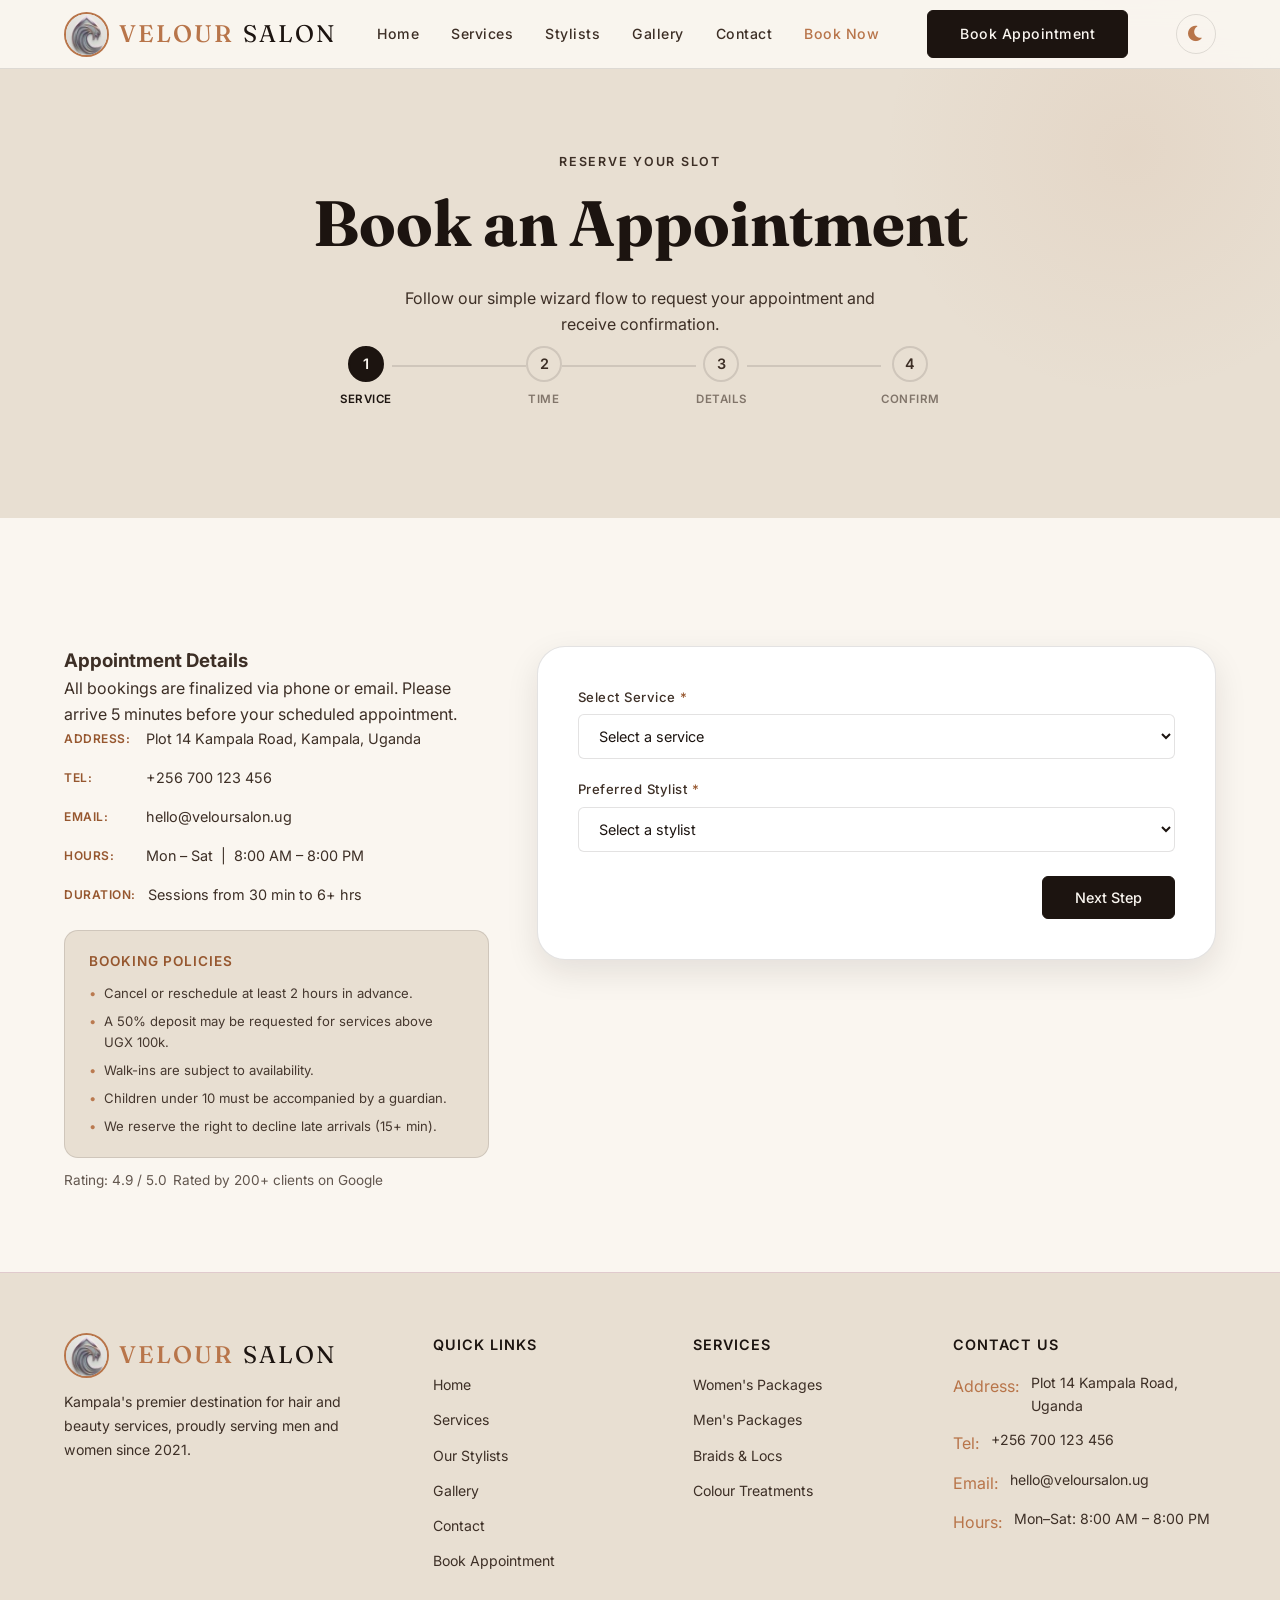
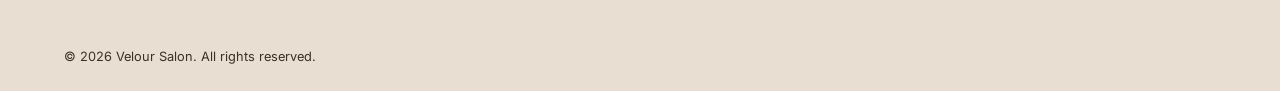
==== commit ebc55c9c: "feat : improved perfomance" ====
--- a/booking.html
+++ b/booking.html
@@ -15,9 +15,11 @@
     rel="stylesheet">
   <link rel="stylesheet" href="style.css" />
   <!-- Font Awesome for Icons -->
-  <link rel="stylesheet" href="https://cdnjs.cloudflare.com/ajax/libs/font-awesome/6.0.0/css/all.min.css" />
+    <link rel="preload" href="https://cdnjs.cloudflare.com/ajax/libs/font-awesome/6.0.0/css/all.min.css" as="style" onload="this.onload=null;this.rel='stylesheet'">
+  <noscript><link rel="stylesheet" href="https://cdnjs.cloudflare.com/ajax/libs/font-awesome/6.0.0/css/all.min.css"></noscript>
   <!-- Theme Switcher Script (Head inclusion prevents flash) -->
-  <script src="theme.js"></script>
+    <script>!function(){var e=localStorage.getItem("velour-theme")||"light";document.documentElement.setAttribute("data-theme",e)}();</script>
+  <script src="theme.js" defer></script>
   <style>
     /* Extra booking-page styles */
     .policy-box {
@@ -76,7 +78,7 @@
   <nav class="navbar" role="navigation" aria-label="Main navigation">
     <div class="container nav-inner">
       <a href="index.html" class="nav-logo">
-        <img src="assets/logo.jpeg" alt="Velour Salon Logo" width="45" height="45" alt="Velour Salon Logo"
+        <img src="assets/logo-small.jpeg" alt="Velour Salon Logo" width="45" height="45"
           loading="lazy">
         VELOUR<span>SALON</span>
       </a>
@@ -256,7 +258,7 @@
 
               </div>
               <div class="step-actions">
-                <button type="button" class="btn btn-primary next-step-btn" data-next="2">Next Step</button>
+                <button type="button" id="step1-next" class="btn btn-primary next-step-btn" data-next="2">Next Step</button>
               </div>
             </div>
 
@@ -345,7 +347,7 @@
 
               </div>
               <div class="step-actions">
-                <button type="button" class="btn btn-ghost prev-step-btn" data-prev="2">Back</button>
+                <button type="button" id="step3-prev" class="btn btn-ghost prev-step-btn" data-prev="2">Back</button>
                 <button type="button" class="btn btn-primary next-step-btn" data-next="4" id="step3-next">Next
                   Step</button>
               </div>
@@ -424,7 +426,7 @@
       <div class="footer-grid">
         <div class="footer-brand">
           <a href="index.html" class="nav-logo">
-            <img src="assets/logo.jpeg" alt="Velour Salon Logo" width="45" height="45" alt="Velour Salon Logo"
+            <img src="assets/logo-small.jpeg" alt="Velour Salon Logo" width="45" height="45"
               loading="lazy">
             VELOUR<span>SALON</span>
           </a>
@@ -621,6 +623,7 @@
         // Create accessible buttons instead of divs
         const dayCard = document.createElement('button');
         dayCard.type = 'button';
+        dayCard.id = `calendar-day-${dateString}`;
         dayCard.role = 'radio';
         dayCard.setAttribute('aria-checked', 'false');
         dayCard.className = 'calendar-day';
@@ -653,6 +656,7 @@
 
         const slot = document.createElement('button');
         slot.type = 'button';
+        slot.id = `time-slot-${time.replace(':', '')}`;
         slot.role = 'radio';
         slot.setAttribute('aria-checked', 'false');
         slot.className = `time-slot ${isBooked ? 'booked' : 'available'}`;
@@ -799,4 +803,4 @@
 
 </body>
 
-</html>+</html>
--- a/style.css
+++ b/style.css
@@ -62,8 +62,8 @@
   --bg-color: var(--ink);
   --text-color: var(--stone);
   --text-title: var(--ivory);
-  --accent-color: var(--amber);
-  --accent-hover: var(--amber-deep);
+  --accent-color: #D18E66; /* Lighter amber for contrast */
+  --accent-hover: #E3A886; /* Even lighter for hover */
   --card-bg: var(--umber);
   --nav-bg: rgba(28, 20, 16, 0.95);
   --border-clr: rgba(250, 246, 240, 0.12);
@@ -1244,4 +1244,17 @@
   .gallery-card img {
     height: 300px;
   }
-}
+  
+  .service-row {
+    flex-direction: column;
+    align-items: flex-start;
+    gap: 0.5rem;
+  }
+  .service-meta {
+    width: 100%;
+    justify-content: flex-start;
+  }
+  .service-details {
+    padding-right: 0;
+  }
+}
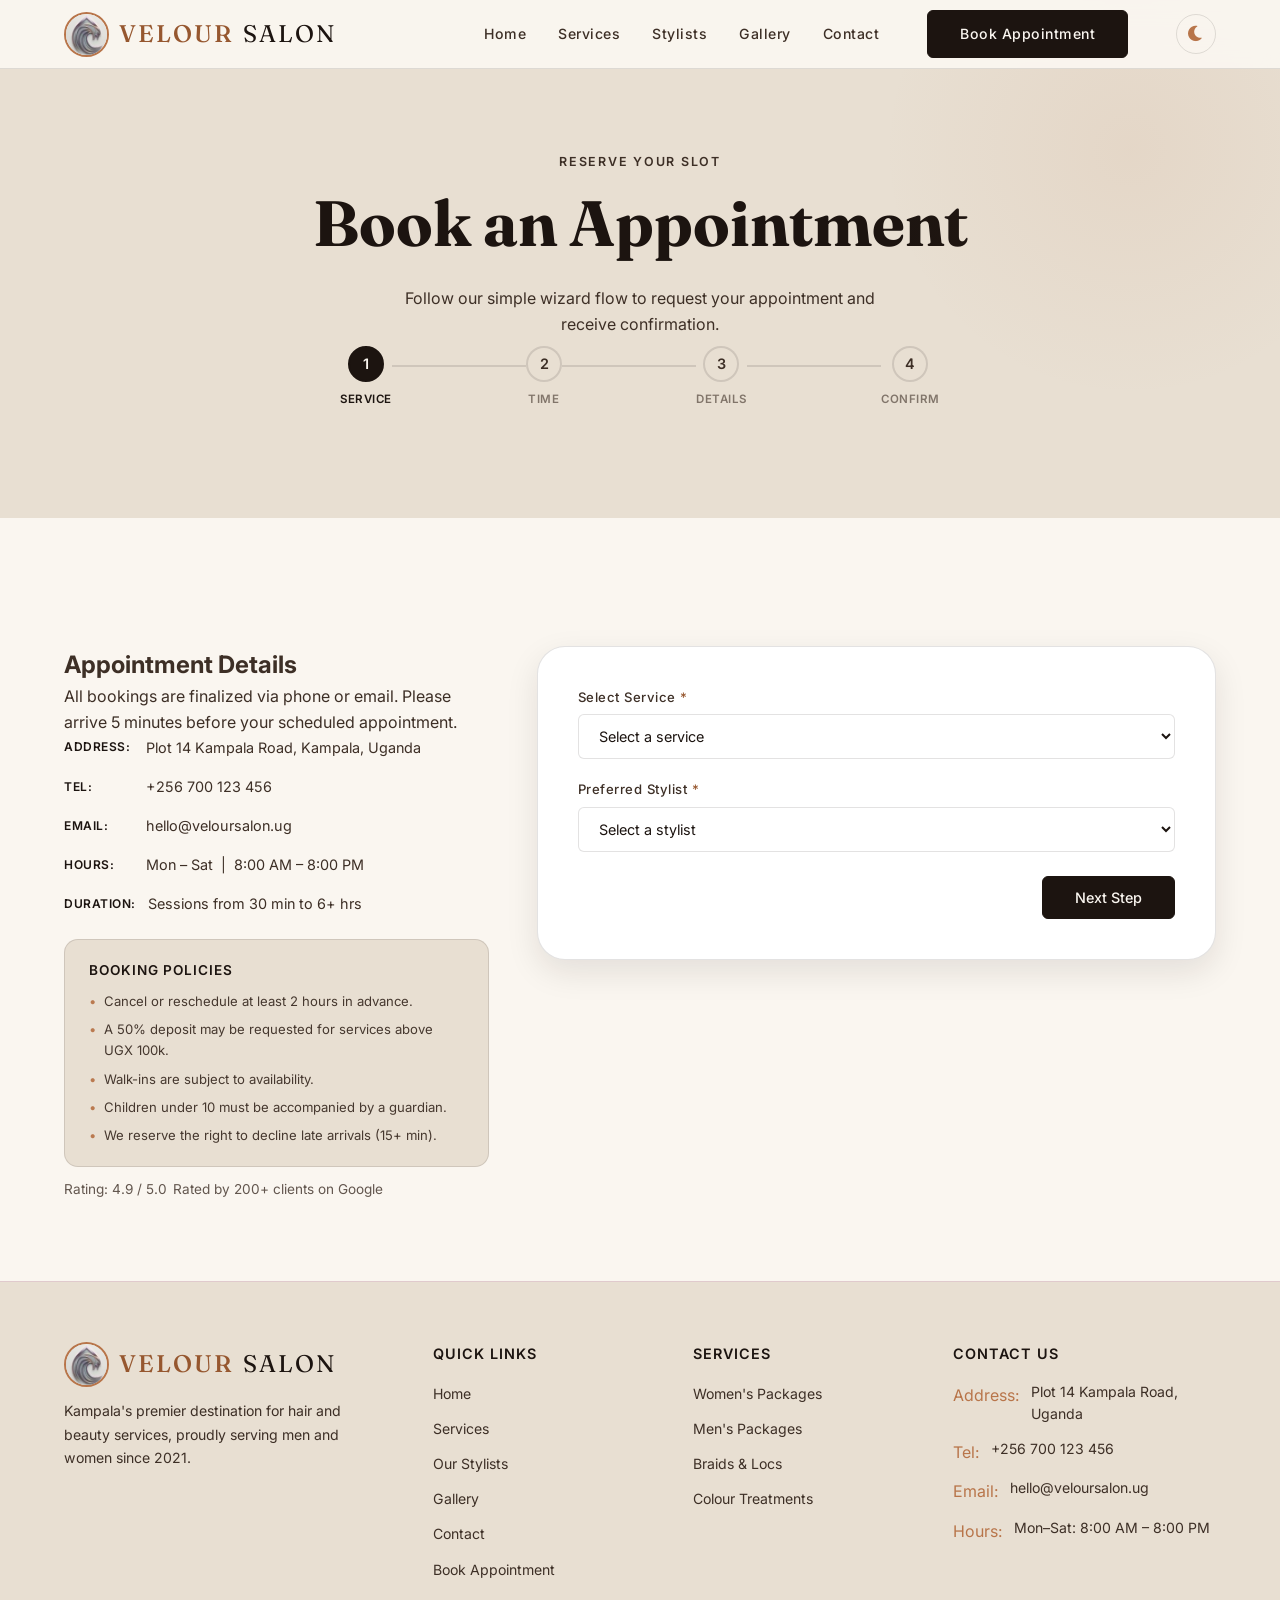
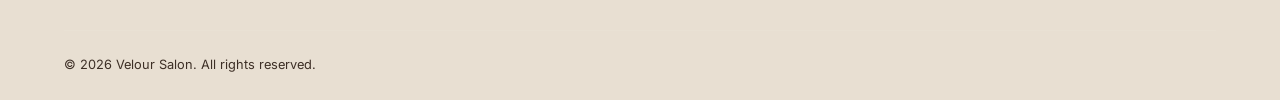
==== commit a09243b6: "feat :changed colour" ====
--- a/booking.html
+++ b/booking.html
@@ -34,7 +34,7 @@
       font-family: var(--font-body);
       font-size: 0.85rem;
       font-weight: 600;
-      color: var(--accent-hover);
+      color: var(--text-title);
       margin-bottom: 0.6rem;
       text-transform: uppercase;
       letter-spacing: 1px;
@@ -88,7 +88,7 @@
         <li><a href="stylists.html" id="nav-stylists">Stylists</a></li>
         <li><a href="gallery.html" id="nav-gallery">Gallery</a></li>
         <li><a href="contact.html" id="nav-contact">Contact</a></li>
-        <li><a href="booking.html" class="active" id="nav-booking">Book Now</a></li>
+
         <li><a href="booking.html" class="btn btn-primary nav-cta" id="nav-cta-btn">Book Appointment</a></li>
 
         <li>
@@ -116,6 +116,7 @@
     <a href="booking.html" class="btn btn-primary" style="text-align:center;margin-top:0.5rem;">Book Appointment</a>
   </div>
 
+  <main id="main-content">
   <!-- PAGE HEADER -->
   <header class="page-header" id="page-header">
     <div class="container">
@@ -124,7 +125,7 @@
       <p>Follow our simple wizard flow to request your appointment and receive confirmation.</p>
 
       <!-- Steps Wizard Indicator -->
-      <div class="booking-steps" id="booking-steps-bar" role="tablist" aria-label="Booking steps">
+      <div class="booking-steps" id="booking-steps-bar" aria-label="Booking steps progress">
         <div class="step-indicator active" data-step="1" id="indicator-step-1">
           <span class="step-number">1</span>
           <span class="step-text">Service</span>
@@ -155,7 +156,7 @@
 
         <!-- LEFT: Info Panel -->
         <aside aria-label="Booking information">
-          <h3 id="booking-form-title">Appointment Details</h3>
+          <h2 id="booking-form-title">Appointment Details</h2>
           <p>All bookings are finalized via phone or email. Please arrive 5 minutes before your scheduled appointment.
           </p>
 
@@ -419,6 +420,8 @@
       </div><!-- /booking-wrapper -->
     </div>
   </section>
+
+  </main>
 
   <!-- FOOTER -->
   <footer class="footer" id="main-footer">
--- a/style.css
+++ b/style.css
@@ -1,7 +1,4 @@
 /* Velour Salon — Global Styles */
-
-/* --- Google Fonts --- */
-@import url('https://fonts.googleapis.com/css2?family=Fraunces:ital,opsz,wght@0,9..144,400;0,9..144,500;1,9..144,400&family=Inter:wght@300;400;500;600;700&display=swap');
 
 /* --- CSS Custom Properties --- */
 :root {
@@ -237,7 +234,7 @@
   font-size: 1.5rem;
   font-weight: 500;
   letter-spacing: 2px;
-  color: var(--accent-color);
+  color: var(--accent-hover);
   text-decoration: none;
 }
 .nav-logo img {
@@ -717,7 +714,7 @@
 .info-item span:first-child {
   font-size: 0.75rem;
   font-weight: 600;
-  color: var(--accent-hover);
+  color: var(--text-title);
   text-transform: uppercase;
   letter-spacing: 0.5px;
   min-width: 70px;
@@ -902,9 +899,9 @@
 .page-header h1 {
   font-family: var(--font-head);
   font-size: clamp(2.5rem, 6vw, 4rem);
-  color: var(--clr-white);
-}
-.page-header p { color: var(--muted-clr); margin: 0.75rem auto 0; max-width: 500px; }
+  color: var(--text-title);
+}
+.page-header p { color: var(--text-color); margin: 0.75rem auto 0; max-width: 500px; }
 .breadcrumb {
   display: flex;
   justify-content: center;
